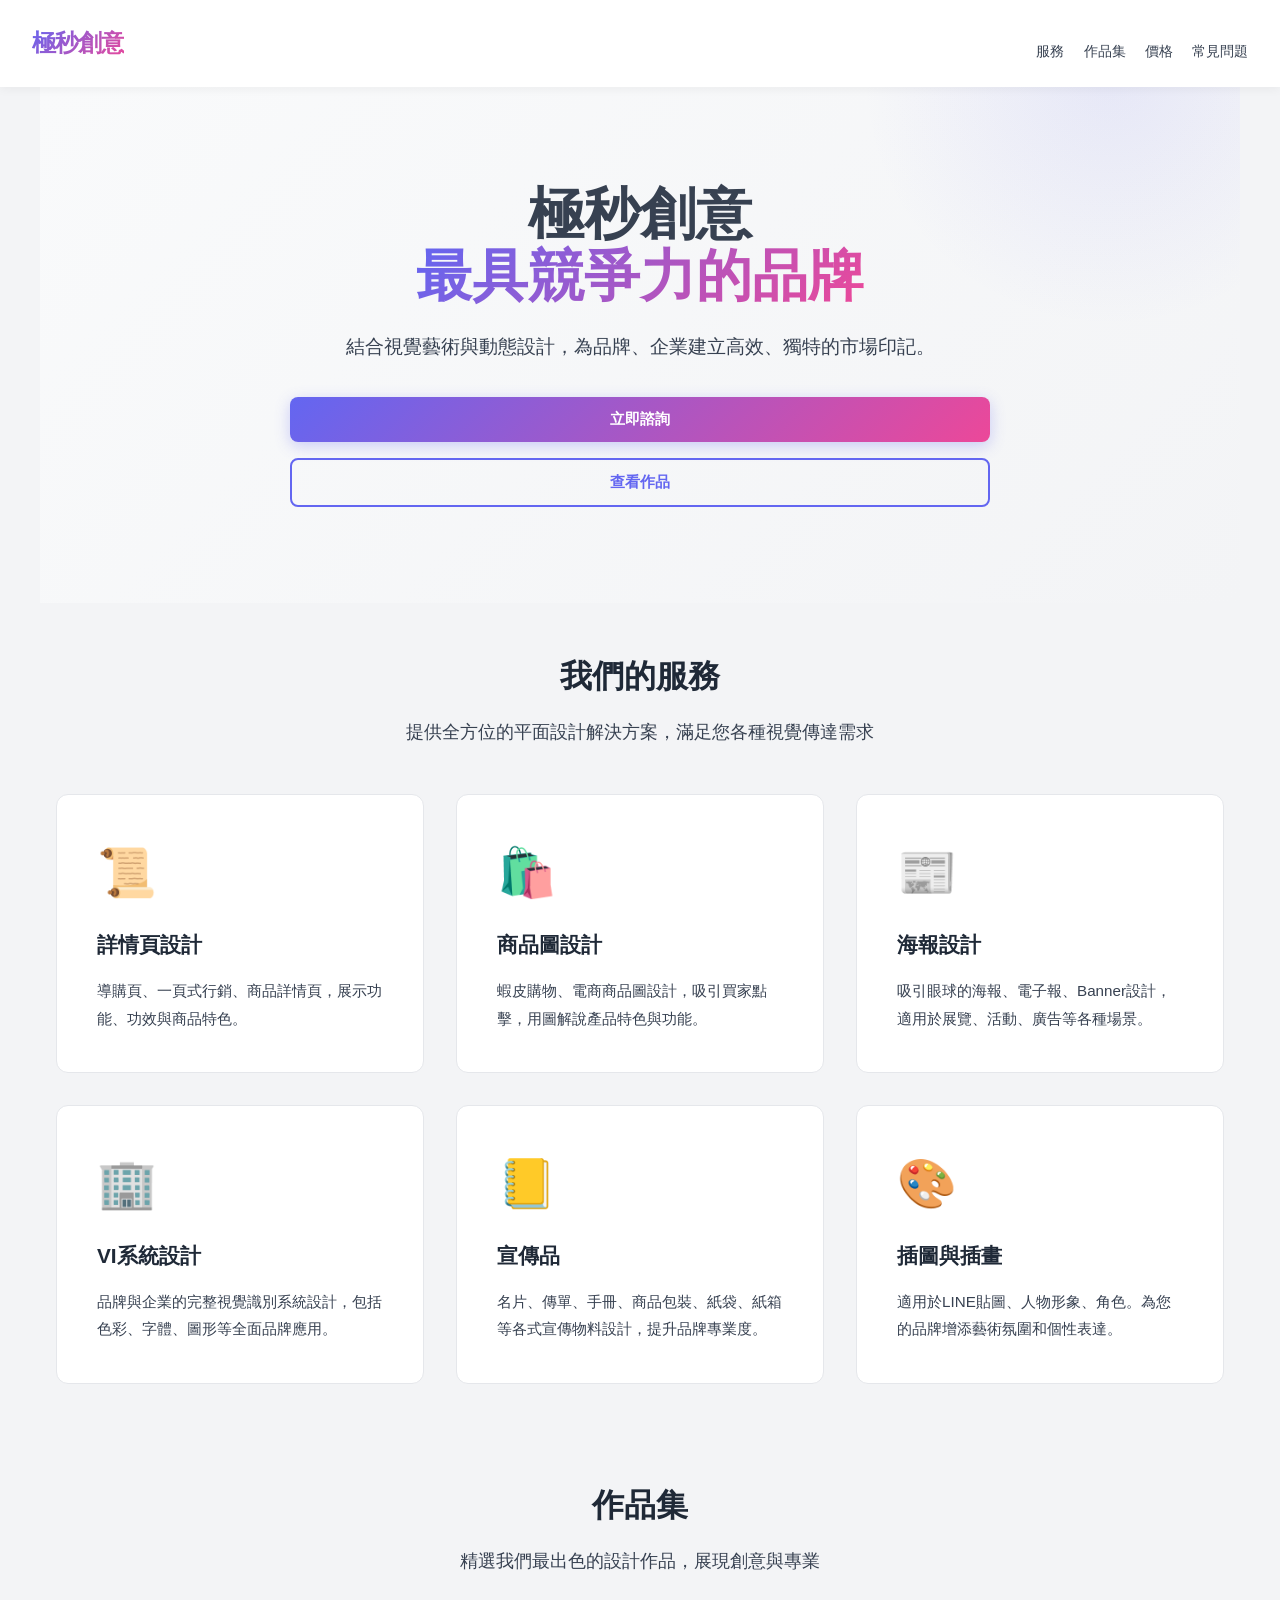
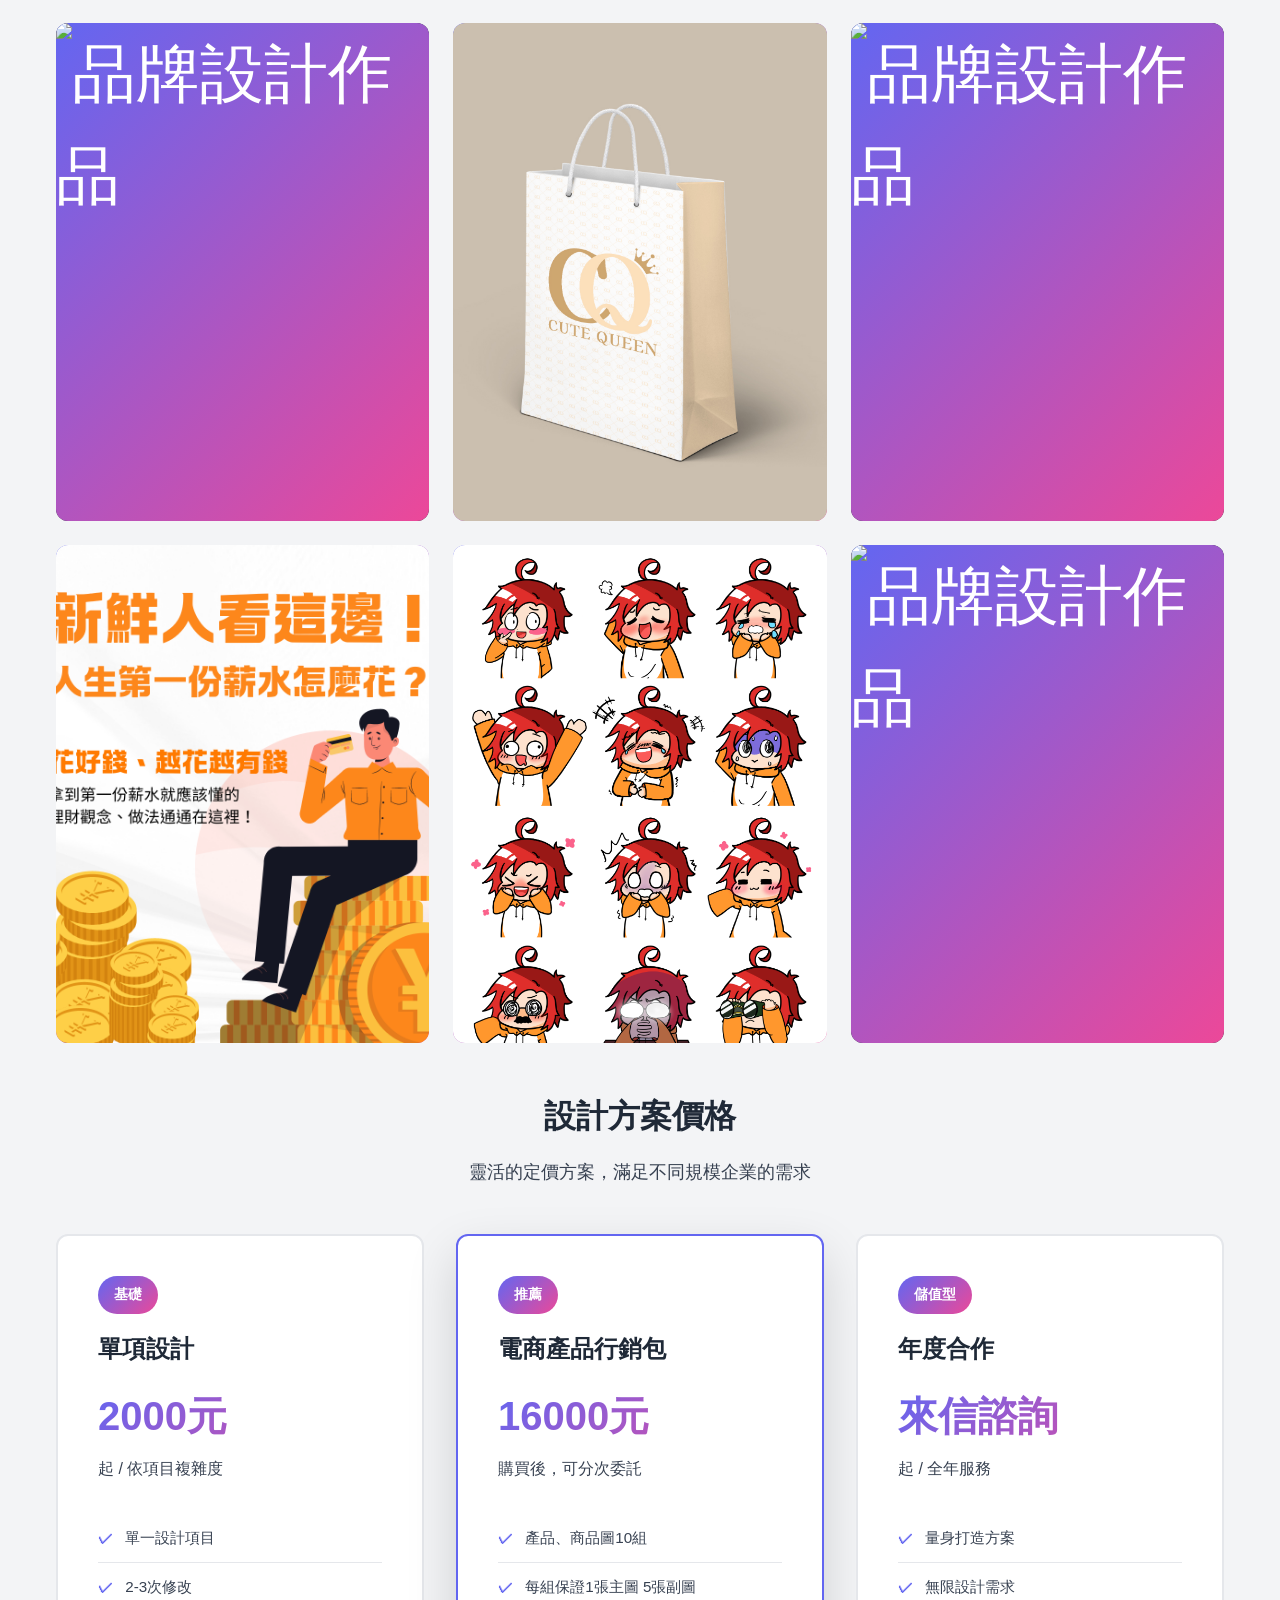
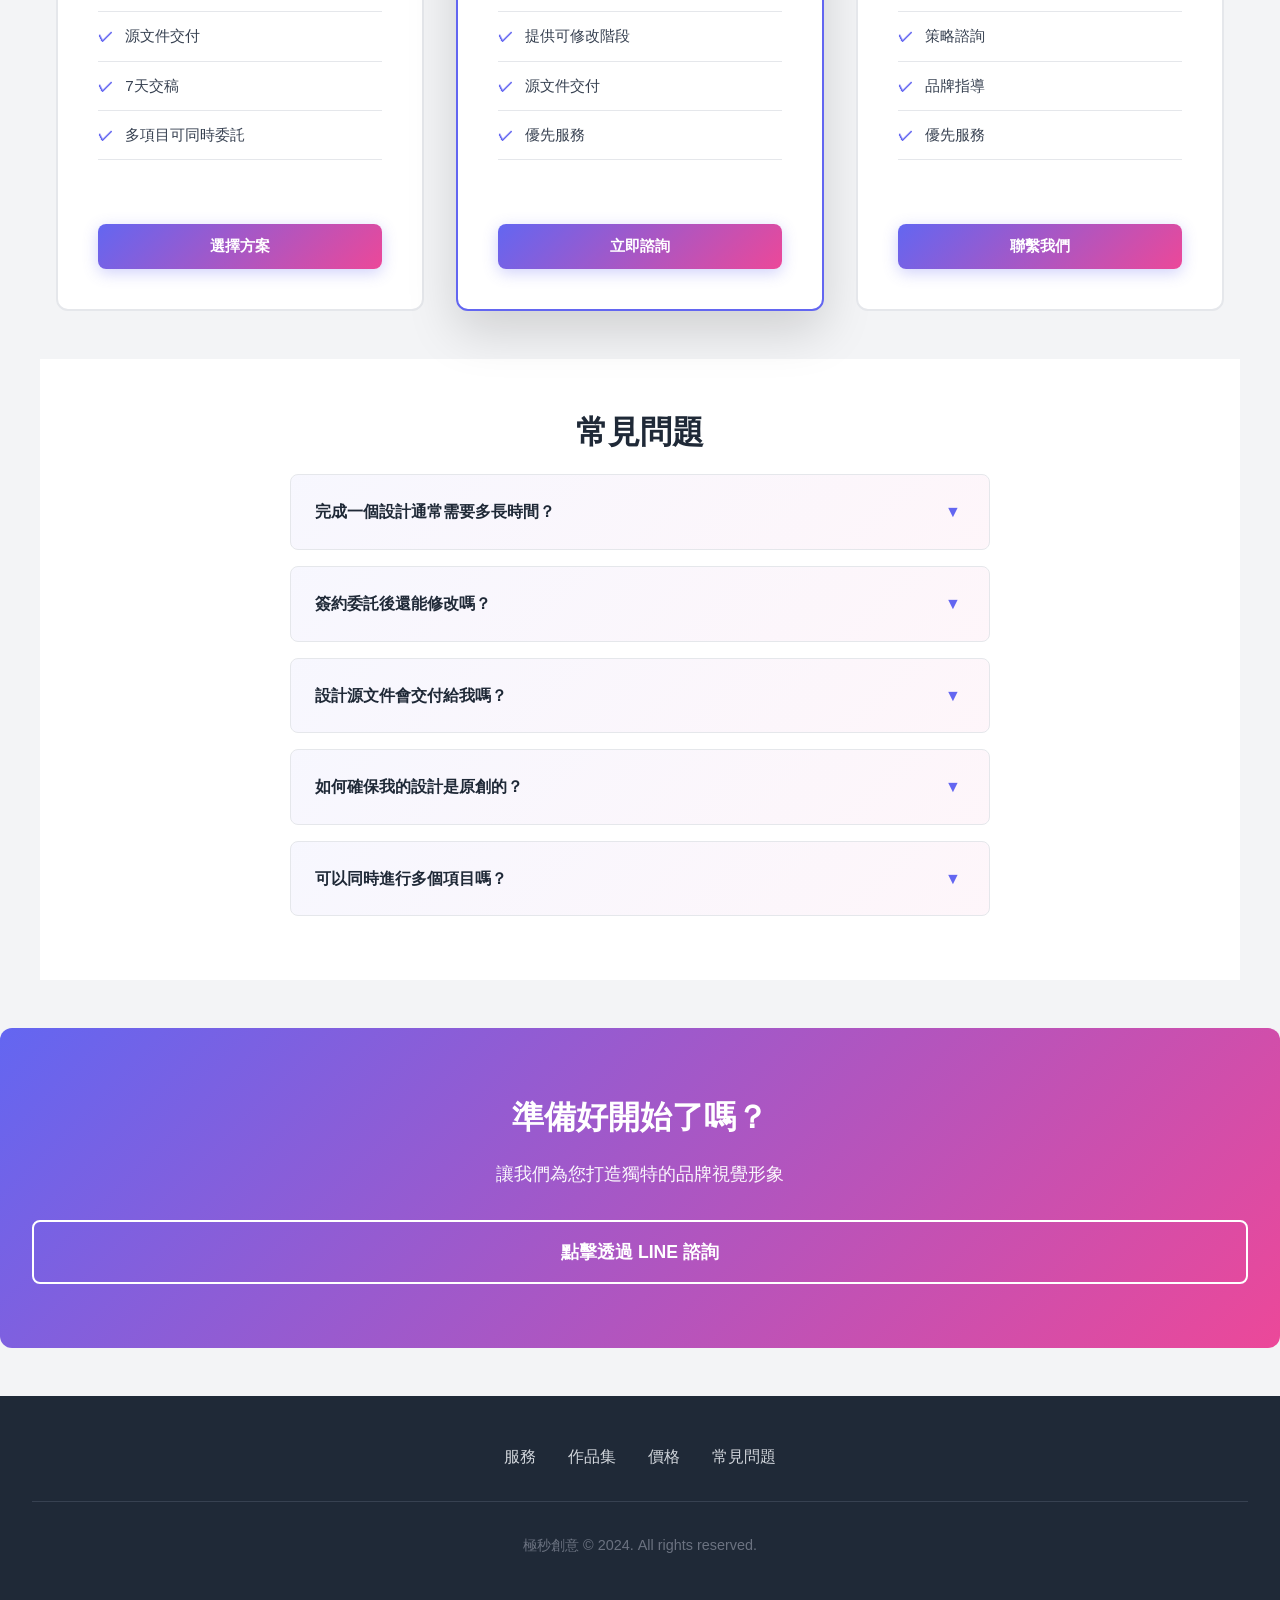
==== index.html @ f84d0f0e "Add files via upload" ====
<!DOCTYPE html>
<html lang="zh-TW">
<head>
    <!-- ========== SEO & META TAGS ========== -->
    <meta charset="UTF-8">
    <meta name="viewport" content="width=device-width, initial-scale=1.0">
    
    <!-- Primary Keywords -->
    <title>平面設計接案 | 極秒創意 - 專業設計服務</title>
    <meta name="description" content="極秒創意提供專業的平面設計接案服務。包括品牌設計、海報設計、菜單設計、電商產品圖設計、商品圖設計、包裝設計、VI設計、宣傳物料等。1000+成功案例，快速交稿，價格實惠。">
    <meta name="keywords" content="平面設計,接案,品牌設計,海報設計,包裝設計,VI設計,平面設計公司,設計服務,台灣設計,專業設計,logo設計,名片設計,宣傳物料">
    
    <!-- Open Graph (社群分享) -->
    <meta property="og:title" content="極秒創意 - 平面設計接案服務 | 專業設計團隊">
    <meta property="og:description" content="我們提供全方位的平面設計接案服務。從品牌策劃到視覺設計，1000+客户見證。">
    <meta property="og:type" content="business.business">
    <meta property="og:url" content="https://極秒創意.com.tw">
    <meta property="og:image" content="https://極秒創意.com.tw/og-image.jpg">
    <meta property="og:site_name" content="極秒創意設計接案">
    <meta property="og:locale" content="zh_TW">
    
    <!-- Twitter Card -->
    <meta name="twitter:card" content="summary_large_image">
    <meta name="twitter:title" content="極秒創意 - 平面設計接案">
    <meta name="twitter:description" content="專業平面設計接案服務。品牌設計、海報、包裝、VI系統等全方位解決方案。">
    <meta name="twitter:image" content="https://極秒創意.com.tw/og-image.jpg">
    
    <!-- Canonical URL -->
    <link rel="canonical" href="https://極秒創意.com.tw/">
    
    <!-- Structured Data (Schema.org) -->
    <script type="application/ld+json">
    {
        "@context": "https://schema.org",
        "@type": "LocalBusiness",
        "name": "極秒創意 平面設計接案",
        "image": "https://極秒創意.com.tw/logo.png",
        "description": "專業平面設計接案公司，提供品牌設計、海報設計、包裝設計等服務",
        "url": "https://極秒創意.com.tw",
        "telephone": "+886-2-1234-5678",
        "email": "lillian13131@gmail.com",
        "address": {
            "@type": "PostalAddress",
            "streetAddress": "台北市信義區信義路5段",
            "addressLocality": "台北市",
            "addressRegion": "台北",
            "postalCode": "110",
            "addressCountry": "TW"
        },
        "areaServed": {
            "@type": "Country",
            "name": "台灣"
        },
        "priceRange": "$$$",
        "sameAs": [
            "https://www.facebook.com/極秒創意",
            "https://www.instagram.com/極秒創意",
            "https://www.behance.net/極秒創意"
        ]
    }
    </script>
    
    <!-- Service Schema -->
    <script type="application/ld+json">
    {
        "@context": "https://schema.org",
        "@type": "ProfessionalService",
        "name": "極秒創意",
        "description": "平面設計接案服務",
        "areaServed": "TW",
        "availableLanguage": "zh-TW",
        "knowsAbout": ["平面設計", "品牌設計", "海報設計", "包裝設計", "VI設計", "Logo設計"]
    }
    </script>

    <!-- Additional SEO -->
    <meta name="author" content="極秒創意">
    <meta name="copyright" content="© 2024 極秒創意. All rights reserved.">
    <meta name="robots" content="index, follow, max-image-preview:large, max-snippet:-1, max-video-preview:-1">
    <meta name="googlebot" content="index, follow">
    <meta name="bingbot" content="index, follow">
    <meta name="revisit-after" content="7 days">
    <meta name="language" content="zh-TW">
    
    <!-- Favicon -->
    <link rel="icon" type="image/svg+xml" href="data:image/svg+xml,<svg xmlns='http://www.w3.org/2000/svg' viewBox='0 0 100 100'><rect fill='%236366f1' width='100' height='100'/><text x='50' y='70' font-size='60' fill='white' text-anchor='middle' font-weight='bold'>D</text></svg>">

    <style>
        * {
            margin: 0;
            padding: 0;
            box-sizing: border-box;
        }

        :root {
            --primary: #6366f1;
            --secondary: #ec4899;
            --dark: #1f2937;
            --light: #f3f4f6;
            --text: #374151;
            --border: #e5e7eb;
            --shadow: 0 10px 30px rgba(0, 0, 0, 0.1);
            --shadow-lg: 0 20px 50px rgba(0, 0, 0, 0.15);
        }

        html {
            scroll-behavior: smooth;
        }

        body {
            font-family: 'Segoe UI', 'PingFang SC', 'Microsoft YaHei', sans-serif;
            color: var(--text);
            background: var(--light);
            line-height: 1.6;
        }

        /* ===== HEADER ===== */
        header {
            background: white;
            padding: 1.5rem 2rem;
            display: flex;
            justify-content: space-between;
            align-items: center;
            box-shadow: 0 2px 10px rgba(0, 0, 0, 0.05);
            position: sticky;
            top: 0;
            z-index: 1000;
        }

        .logo {
            font-size: 1.5rem;
            font-weight: 700;
            background: linear-gradient(135deg, var(--primary), var(--secondary));
            -webkit-background-clip: text;
            -webkit-text-fill-color: transparent;
            background-clip: text;
            text-decoration: none;
            letter-spacing: -1px;
        }

        nav {
            display: flex;
            gap: 2.5rem;
            align-items: center;
        }

        nav a {
            color: var(--text);
            text-decoration: none;
            font-weight: 500;
            position: relative;
            transition: color 0.3s;
        }

        nav a:after {
            content: '';
            position: absolute;
            bottom: -5px;
            left: 0;
            width: 0;
            height: 2px;
            background: var(--primary);
            transition: width 0.3s;
        }

        nav a:hover:after {
            width: 100%;
        }

        .btn {
            padding: 0.75rem 1.5rem;
            border: none;
            border-radius: 8px;
            cursor: pointer;
            font-weight: 600;
            transition: all 0.3s;
            text-decoration: none;
            display: inline-block;
            font-size: 0.95rem;
        }

        .btn-primary {
            background: linear-gradient(135deg, var(--primary), var(--secondary));
            color: white;
            box-shadow: 0 4px 15px rgba(99, 102, 241, 0.3);
        }

        .btn-primary:hover {
            transform: translateY(-2px);
            box-shadow: 0 6px 20px rgba(99, 102, 241, 0.4);
        }

        .btn-secondary {
            background: transparent;
            color: var(--primary);
            border: 2px solid var(--primary);
        }

        .btn-secondary:hover {
            background: var(--primary);
            color: white;
        }

        /* ===== HERO ===== */
        .hero {
            padding: 6rem 2rem;
            background: linear-gradient(135deg, #f9fafb 0%, #f3f4f6 100%);
            text-align: center;
            position: relative;
            overflow: hidden;
        }

        .hero::before {
            content: '';
            position: absolute;
            top: -50%;
            right: -10%;
            width: 500px;
            height: 500px;
            background: radial-gradient(circle, rgba(99, 102, 241, 0.1) 0%, transparent 70%);
            border-radius: 50%;
            pointer-events: none;
        }

        .hero-content {
            position: relative;
            z-index: 1;
            max-width: 700px;
            margin: 0 auto;
        }

        .hero h1 {
    /* 最小值 2rem，隨螢幕縮放，最大 3.5rem */
    font-size: clamp(2rem, 8vw, 3.5rem); 
    font-weight: 800;
    line-height: 1.1;
    margin-bottom: 1.5rem;
}

        .hero-highlight {
            background: linear-gradient(135deg, var(--primary), var(--secondary));
            -webkit-background-clip: text;
            -webkit-text-fill-color: transparent;
            background-clip: text;
        }

        .hero p {
            font-size: 1.2rem;
            color: var(--text);
            margin-bottom: 2rem;
            line-height: 1.8;
        }

        .hero-buttons {
            display: flex;
            gap: 1rem;
            justify-content: center;
            flex-wrap: wrap;
        }

        /* ===== SECTIONS ===== */
        section {
            padding: 5rem 2rem;
            max-width: 1200px;
            margin: 0 auto;
        }

        .section-title {
            font-size: 2.5rem;
            font-weight: 700;
            color: var(--dark);
            margin-bottom: 1rem;
            text-align: center;
        }

        .section-subtitle {
            font-size: 1.1rem;
            color: var(--text);
            text-align: center;
            margin-bottom: 3rem;
            max-width: 600px;
            margin-left: auto;
            margin-right: auto;
        }

        /* ===== SERVICES GRID ===== */
        .services-grid {
            display: grid;
            grid-template-columns: repeat(auto-fit, minmax(300px, 1fr));
            gap: 2rem;
            margin-bottom: 3rem;
        }

        .service-card {
            background: white;
            border-radius: 12px;
            padding: 2.5rem;
            border: 1px solid var(--border);
            transition: all 0.3s;
            position: relative;
            overflow: hidden;
        }

        .service-card::before {
            content: '';
            position: absolute;
            top: 0;
            left: 0;
            width: 100%;
            height: 4px;
            background: linear-gradient(90deg, var(--primary), var(--secondary));
            transform: scaleX(0);
            transform-origin: left;
            transition: transform 0.3s;
        }

        .service-card:hover {
            transform: translateY(-8px);
            box-shadow: var(--shadow);
            border-color: var(--primary);
        }

        .service-card:hover::before {
            transform: scaleX(1);
        }

        .service-icon {
            font-size: 3rem;
            margin-bottom: 1rem;
        }

        .service-card h3 {
            font-size: 1.3rem;
            color: var(--dark);
            margin-bottom: 1rem;
        }

        .service-card p {
            color: var(--text);
            line-height: 1.8;
            font-size: 0.95rem;
        }

        /* ===== PORTFOLIO ===== */
        #portfolio {
        padding-top: 0rem !important;    /* 縮小上方間距 */
        padding-bottom: 0rem !important; /* 縮小下方間距 */
        }

        .portfolio-grid {
    display: grid;
    /* 手機版 1 欄，平板以上自動分配，確保圖片比例美觀 */
    grid-template-columns: repeat(auto-fill, minmax(min(100%, 300px), 1fr));
    gap: 1.5rem;
}

/* 針對小手機 (iPhone SE等) 的優化 */
@media (max-width: 480px) {
    .portfolio-item {
        aspect-ratio: 1/1; /* 手機版改為正方形，更像 Instagram 感，適合展示 IP Mascot */
    }
}

        .portfolio-item {
            position: relative;
            overflow: hidden;
            border-radius: 12px;
            aspect-ratio: 3/4;
            background: var(--dark);
            cursor: pointer;
            group: 'portfolio';
        }

        .portfolio-item-image {
            width: 100%;
            height: 100%;
            object-fit: cover;
            object-position: top; /* <--- 加上這一行，讓圖片對齊頂部裁切 */
            transition: transform 0.3s;
            background: linear-gradient(135deg, var(--primary), var(--secondary));
            display: flex;
            align-items: center;
            justify-content: center;
            font-size: 4rem;
            color: white;
        }

        .portfolio-item:hover .portfolio-item-image {
            transform: scale(1.05);
        }

        .portfolio-overlay {
            position: absolute;
            bottom: 0;
            left: 0;
            right: 0;
            background: linear-gradient(180deg, transparent, rgba(0,0,0,0.8));
            padding: 2rem;
            color: white;
            transform: translateY(100%);
            transition: transform 0.3s;
        }

        .portfolio-item:hover .portfolio-overlay {
            transform: translateY(0);
        }

        .portfolio-overlay h3 {
            margin-bottom: 0.5rem;
        }

        .portfolio-overlay p {
            font-size: 0.9rem;
            opacity: 0.9;
        }
       
        /* ===== PRICING ===== */
        .pricing-grid {
            display: grid;
            grid-template-columns: repeat(auto-fit, minmax(320px, 1fr));
            gap: 2rem;
        }

        .pricing-card {
            background: white;
            border: 2px solid var(--border);
            border-radius: 12px;
            padding: 2.5rem;
            transition: all 0.3s;
            position: relative;
        }

        .pricing-card.featured {
            border-color: var(--primary);
            box-shadow: var(--shadow-lg);
            transform: scale(1.05);
        }

        .pricing-card:hover {
            border-color: var(--primary);
            box-shadow: var(--shadow);
        }

        .pricing-badge {
            display: inline-block;
            background: linear-gradient(135deg, var(--primary), var(--secondary));
            color: white;
            padding: 0.5rem 1rem;
            border-radius: 20px;
            font-size: 0.85rem;
            font-weight: 600;
            margin-bottom: 1rem;
        }

        .pricing-title {
            font-size: 1.5rem;
            color: var(--dark);
            margin-bottom: 1rem;
        }

        .pricing-price {
            font-size: 2.5rem;
            font-weight: 800;
            background: linear-gradient(135deg, var(--primary), var(--secondary));
            -webkit-background-clip: text;
            -webkit-text-fill-color: transparent;
            background-clip: text;
            margin-bottom: 0.5rem;
        }

        .pricing-period {
            color: var(--text);
            margin-bottom: 1.5rem;
        }

        .pricing-features {
            list-style: none;
            margin: 2rem 0;
        }

        .pricing-features li {
            padding: 0.75rem 0;
            border-bottom: 1px solid var(--border);
            color: var(--text);
            font-size: 0.95rem;
        }

        .pricing-features li:before {
            content: '✓ ';
            color: var(--primary);
            font-weight: bold;
            margin-right: 0.5rem;
        }

        /* ===== TESTIMONIALS ===== */
        .testimonials-grid {
            display: grid;
            grid-template-columns: repeat(auto-fit, minmax(300px, 1fr));
            gap: 2rem;
        }

        .testimonial-card {
            background: white;
            border-radius: 12px;
            padding: 2rem;
            border: 1px solid var(--border);
            position: relative;
        }

        .stars {
            color: #fbbf24;
            font-size: 1.2rem;
            margin-bottom: 1rem;
        }

        .testimonial-text {
            color: var(--text);
            margin-bottom: 1.5rem;
            font-style: italic;
            line-height: 1.8;
        }

        .testimonial-author {
            font-weight: 600;
            color: var(--dark);
        }

        .testimonial-role {
            color: var(--text);
            font-size: 0.9rem;
        }

        /* ===== FAQ ===== */
        .faq-container {
            max-width: 700px;
            margin: 0 auto;
        }

        .faq-item {
            background: white;
            border: 1px solid var(--border);
            border-radius: 8px;
            margin-bottom: 1rem;
            overflow: hidden;
            transition: box-shadow 0.3s;
        }

        .faq-item:hover {
            box-shadow: var(--shadow);
        }

        .faq-question {
            padding: 1.5rem;
            cursor: pointer;
            display: flex;
            justify-content: space-between;
            align-items: center;
            font-weight: 600;
            color: var(--dark);
            background: linear-gradient(135deg, rgba(99, 102, 241, 0.05), rgba(236, 72, 153, 0.05));
            user-select: none;
            transition: all 0.3s;
        }

        .faq-question:hover {
            background: linear-gradient(135deg, rgba(99, 102, 241, 0.1), rgba(236, 72, 153, 0.1));
        }

        .faq-icon {
            width: 24px;
            height: 24px;
            display: flex;
            align-items: center;
            justify-content: center;
            transition: transform 0.3s;
            font-weight: bold;
            color: var(--primary);
        }

        .faq-item.open .faq-icon {
            transform: rotate(180deg);
        }

        .faq-answer {
            max-height: 0;
            overflow: hidden;
            transition: max-height 0.3s ease-out;
        }

        .faq-item.open .faq-answer {
            max-height: 500px;
        }

        .faq-answer-content {
            padding: 0 1.5rem 1.5rem 1.5rem;
            color: var(--text);
            line-height: 1.8;
        }

        /* ===== CONTACT CTA ===== */
        .contact-cta {
    background: linear-gradient(135deg, var(--primary), var(--secondary));
    color: white;
    border-radius: 12px;
    padding: 4rem 2rem;
    text-align: center;
    margin: 3rem auto; /* 改為 auto，讓區塊在 1200px 的限制下水平居中 */
    max-width: 100%;    /* 確保在小螢幕不會超出範圍 */
}

        .contact-cta h2 {
            font-size: 2rem;
            margin-bottom: 1rem;
        }

        .contact-cta p {
            font-size: 1.1rem;
            margin-bottom: 2rem;
            opacity: 0.95;
        }

        /* ===== FOOTER ===== */
        footer {
            background: var(--dark);
            color: #d1d5db;
            padding: 3rem 2rem;
            text-align: center;
        }

        .footer-links {
            display: flex;
            justify-content: center;
            gap: 2rem;
            margin-bottom: 2rem;
            flex-wrap: wrap;
        }

        .footer-links a {
            color: #d1d5db;
            text-decoration: none;
            transition: color 0.3s;
        }

        .footer-links a:hover {
            color: var(--primary);
        }

        .footer-copyright {
            color: #6b7280;
            font-size: 0.9rem;
            border-top: 1px solid #374151;
            padding-top: 2rem;
            margin-top: 2rem;
        }

        .social-links {
            display: flex;
            justify-content: center;
            gap: 1.5rem;
            margin: 1.5rem 0;
        }

        .social-links a {
            width: 40px;
            height: 40px;
            display: flex;
            align-items: center;
            justify-content: center;
            background: rgba(255, 255, 255, 0.1);
            border-radius: 50%;
            transition: all 0.3s;
        }

        .social-links a:hover {
            background: var(--primary);
        }

        /* ===== RESPONSIVE ===== */
@media (max-width: 768px) {
    .pricing-card.featured {
        transform: scale(1); /* 手機版取消縮放以免破版 */
        margin: 1rem 0;
        border: 2px solid var(--primary); /* 改用邊框強調 */
    }
}

    nav {
        order: 3; /* 讓導航連結排在 Logo 與諮詢按鈕下方 */
        flex-direction: row; /* 手機版改為水平滑動或分兩行 */
        justify-content: center;
        gap: 1.2rem;
        margin-top: 1rem;
        font-size: 0.9rem;
    }
    
    /* 隱藏不必要的按鈕以簡化手機導覽 */
    nav .btn-primary {
        display: none; 
    }
}

            .hero h1 {
                font-size: 2.5rem;
            }

            .section-title {
                font-size: 2rem;
            }

            .pricing-card.featured {
                transform: scale(1);
            }

            .hero-buttons {
                flex-direction: column;
            }

            .btn {
                width: 100%;
                text-align: center;
            }

            section {
                padding: 3rem 1rem;
            }
        }

        @media (prefers-reduced-motion: reduce) {
            * {
                animation: none !important;
                transition: none !important;
            }
        }
    </style>
</head>
<body>
    <!-- Header -->
    <header>
        <a href="/" class="logo">極秒創意</a>
        <nav>
            <a href="#services">服務</a>
            <a href="#portfolio">作品集</a>
            <a href="#pricing">價格</a>
            <a href="#faq">常見問題</a>
            <a href="#contact-cta" class="btn btn-primary">立即諮詢</a>
        </nav>
    </header>

    <!-- Hero -->
    <section class="hero">
        <div class="hero-content">
            <h1>極秒創意<br><span class="hero-highlight">最具競爭力的品牌</span></h1>
            <p>結合視覺藝術與動態設計，為品牌、企業建立高效、獨特的市場印記。</p>
            <div class="hero-buttons">
                <button class="btn btn-primary" onclick="scrollToSection('contact-cta')">立即諮詢</button>
                <button class="btn btn-secondary" onclick="scrollToSection('portfolio')">查看作品</button>
            </div>
        </div>
    </section>

    <!-- Services Section -->
    <section id="services">
        <h2 class="section-title">我們的服務</h2>
        <p class="section-subtitle">提供全方位的平面設計解決方案，滿足您各種視覺傳達需求</p>
        <div class="services-grid">
            <div class="service-card">
                <div class="service-icon">📜</div>
                <h3>詳情頁設計</h3>
                <p>導購頁、一頁式行銷、商品詳情頁，展示功能、功效與商品特色。</p>
            </div>
            <div class="service-card">
                <div class="service-icon">🛍️</div>
                <h3>商品圖設計</h3>
                <p>蝦皮購物、電商商品圖設計，吸引買家點擊，用圖解說產品特色與功能。</p>
            </div>
            <div class="service-card">
                <div class="service-icon">📰</div>
                <h3>海報設計</h3>
                <p>吸引眼球的海報、電子報、Banner設計，適用於展覽、活動、廣告等各種場景。</p>
            </div>
            <div class="service-card">
                <div class="service-icon">🏢</div>
                <h3>VI系統設計</h3>
                <p>品牌與企業的完整視覺識別系統設計，包括色彩、字體、圖形等全面品牌應用。</p>
            </div>
            <div class="service-card">
                <div class="service-icon">📒</div>
                <h3>宣傳品</h3>
                <p>名片、傳單、手冊、商品包裝、紙袋、紙箱等各式宣傳物料設計，提升品牌專業度。</p>
            </div>
            <div class="service-card">
                <div class="service-icon">🎨</div>
                <h3>插圖與插畫</h3>
                <p>適用於LINE貼圖、人物形象、角色。為您的品牌增添藝術氛圍和個性表達。</p>
            </div>
        </div>
    </section>

    <!-- Portfolio -->
    <section id="portfolio">
        <h2 class="section-title">作品集</h2>
        <p class="section-subtitle">精選我們最出色的設計作品，展現創意與專業</p>
        <div class="portfolio-grid">
            <div class="portfolio-item">
                <img src="project3.jpg" alt="品牌設計作品" class="portfolio-item-image">
                <div class="portfolio-overlay">
                    <h3>品牌識別系統</h3>
                    <p>LOGO設計</p>
                </div>
            </div>
            <div class="portfolio-item">
                <img src="project4.jpg" alt="品牌設計作品" class="portfolio-item-image">
                <div class="portfolio-overlay">
                    <h3>宣傳品設計</h3>
                    <p>紙袋樣式設計</p>
                </div>
            </div>
            <div class="portfolio-item">
                <img src="project2.jpg" alt="品牌設計作品" class="portfolio-item-image">
                <div class="portfolio-overlay">
                    <h3>宣傳品設計</h3>
                    <p>美甲沙龍傳單、三折頁設計</p>
                </div>
            </div>
            <div class="portfolio-item">
 <img src="project5.png" alt="品牌設計作品" class="portfolio-item-image">
                <div class="portfolio-overlay">
                    <h3>海報設計</h3>
                    <p>專欄文章宣傳圖、廣告素材設計</p>

                </div>
            </div>
            <div class="portfolio-item">
                <img src="project7.png" alt="品牌設計作品" class="portfolio-item-image">
                <div class="portfolio-overlay">
                    <h3>插畫與插圖設計</h3>
                    <p>人物形象、角色表情反應圖像設計</p>
                </div>
            </div>
            <div class="portfolio-item">
                <img src="project1.jpg" alt="品牌設計作品" class="portfolio-item-image">
                <div class="portfolio-overlay">
                    <h3>電子報設計</h3>
                    <p>E-mail活動行銷電子報設計</p>
                </div>
            </div>
        </div>
    </section>


    <!-- Pricing -->
    <section id="pricing">
        <h2 class="section-title">設計方案價格</h2>
        <p class="section-subtitle">靈活的定價方案，滿足不同規模企業的需求</p>
        <div class="pricing-grid">
            <div class="pricing-card">
                <span class="pricing-badge">基礎</span>
                <h3 class="pricing-title">單項設計</h3>
                <div class="pricing-price">2000元</div>
                <div class="pricing-period">起 / 依項目複雜度</div>
                <ul class="pricing-features">
                    <li>單一設計項目</li>
                    <li>2-3次修改</li>
                    <li>源文件交付</li>
                    <li>7天交稿</li>
                    <li>多項目可同時委託</li>
                </ul>
                <button class="btn btn-primary" style="width: 100%; margin-top: 2rem;">選擇方案</button>
            </div>
            <div class="pricing-card featured">
                <span class="pricing-badge">推薦</span>
                <h3 class="pricing-title">電商產品行銷包</h3>
                <div class="pricing-price">16000元</div>
                <div class="pricing-period">購買後，可分次委託</div>
                <ul class="pricing-features">
                    <li>產品、商品圖10組</li>
                    <li>每組保證1張主圖 5張副圖</li>
                    <li>提供可修改階段</li>
                    <li>源文件交付</li>
                    <li>優先服務</li>
                </ul>
                <button class="btn btn-primary" style="width: 100%; margin-top: 2rem;">立即諮詢</button>
            </div>
            <div class="pricing-card">
                <span class="pricing-badge">儲值型</span>
                <h3 class="pricing-title">年度合作</h3>
                <div class="pricing-price">來信諮詢</div>
                <div class="pricing-period">起 / 全年服務</div>
                <ul class="pricing-features">
                    <li>量身打造方案</li>
                    <li>無限設計需求</li>
                    <li>策略諮詢</li>
                    <li>品牌指導</li>
                    <li>優先服務</li>
                </ul>
                <button class="btn btn-primary" style="width: 100%; margin-top: 2rem;">聯繫我們</button>
            </div>
        </div>
    </section>

    <!-- FAQ -->
    <section id="faq" style="background: white;">
        <h2 class="section-title">常見問題</h2>
        <div class="faq-container">
            <div class="faq-item">
                <div class="faq-question">
                    <span>完成一個設計通常需要多長時間？</span>
                    <div class="faq-icon">▼</div>
                </div>
                <div class="faq-answer">
                    <div class="faq-answer-content">
                        <p>一般情況下，簡單設計需要3-5個工作日，複雜的品牌系統設計需要2-4週。具體時間取決於項目複雜度和修改次數。我們在討論時會給出準確的交稿時間。</p>
                    </div>
                </div>
            </div>

            <div class="faq-item">
                <div class="faq-question">
                    <span>簽約委託後還能修改嗎？</span>
                    <div class="faq-icon">▼</div>
                </div>
                <div class="faq-answer">
                    <div class="faq-answer-content">
                        <p>當然可以。單項設計方案包含2-3次修改，品牌設計則提供無限次修改。在完稿前會提供兩次完整的討論與修改階段，您可以提出修改的方向與需求，直到您完全滿意為止。</p>
                    </div>
                </div>
            </div>

            <div class="faq-item">
                <div class="faq-question">
                    <span>設計源文件會交付給我嗎？</span>
                    <div class="faq-icon">▼</div>
                </div>
                <div class="faq-answer">
                    <div class="faq-answer-content">
                        <p>是的，所有方案都包含完整的設計源文件（PSD、AI等），您可以在我們的設計師協助下進行後續修改或提交給其他廠商使用。</p>
                    </div>
                </div>
            </div>

            <div class="faq-item">
                <div class="faq-question">
                    <span>如何確保我的設計是原創的？</span>
                    <div class="faq-icon">▼</div>
                </div>
                <div class="faq-answer">
                    <div class="faq-answer-content">
                        <p>我們所有的設計都是100%原創，完全根據您的需求和品牌特色進行定制設計。我們會提供設計的版權所有權，您可以放心使用。</p>
                    </div>
                </div>
            </div>

            <div class="faq-item">
                <div class="faq-question">
                    <span>可以同時進行多個項目嗎？</span>
                    <div class="faq-icon">▼</div>
                </div>
                <div class="faq-answer">
                    <div class="faq-answer-content">
                        <p>當然可以。你可以同時或分次提出您的委託，我們會為您並行處理多個項目。</p>
                    </div>
                </div>
            </div>

                    </div>
    </section>

    <!-- Contact CTA -->
    <section id="contact-cta" class="contact-cta">
        <h2>準備好開始了嗎？</h2>
        <p>讓我們為您打造獨特的品牌視覺形象</p>
        <a href="https://line.me/ti/p/4vi5RJS2fu" target="_blank" class="btn btn-secondary" style="color: white; border-color: white; font-size: 1.1rem; padding: 1rem 2rem; text-align: center;">
    點擊透過 LINE 諮詢
</a>

    </section>

    <!-- Footer -->
    <footer>
        <div class="footer-links">
            <a href="#services">服務</a>
            <a href="#portfolio">作品集</a>
            <a href="#pricing">價格</a>
            <a href="#faq">常見問題</a>

        </div>

        <div class="footer-copyright">
            <p>極秒創意 © 2024. All rights reserved.</p>

        </div>
    </footer>

    <script>
        // FAQ Toggle
        document.querySelectorAll('.faq-question').forEach(question => {
            question.addEventListener('click', function() {
                const faqItem = this.parentElement;
                const wasOpen = faqItem.classList.contains('open');
                
                // Close all FAQs
                document.querySelectorAll('.faq-item').forEach(item => {
                    item.classList.remove('open');
                });
                
                // Open clicked FAQ if it wasn't open
                if (!wasOpen) {
                    faqItem.classList.add('open');
                }
            });
        });

        // Smooth Scroll
        function scrollToSection(sectionId) {
            const element = document.getElementById(sectionId);
            if (element) {
                element.scrollIntoView({ behavior: 'smooth' });
            }
        }

        // Analytics placeholder
        console.log('極秒創意 Website Loaded - SEO Optimized');
    </script>
</body>
</html>
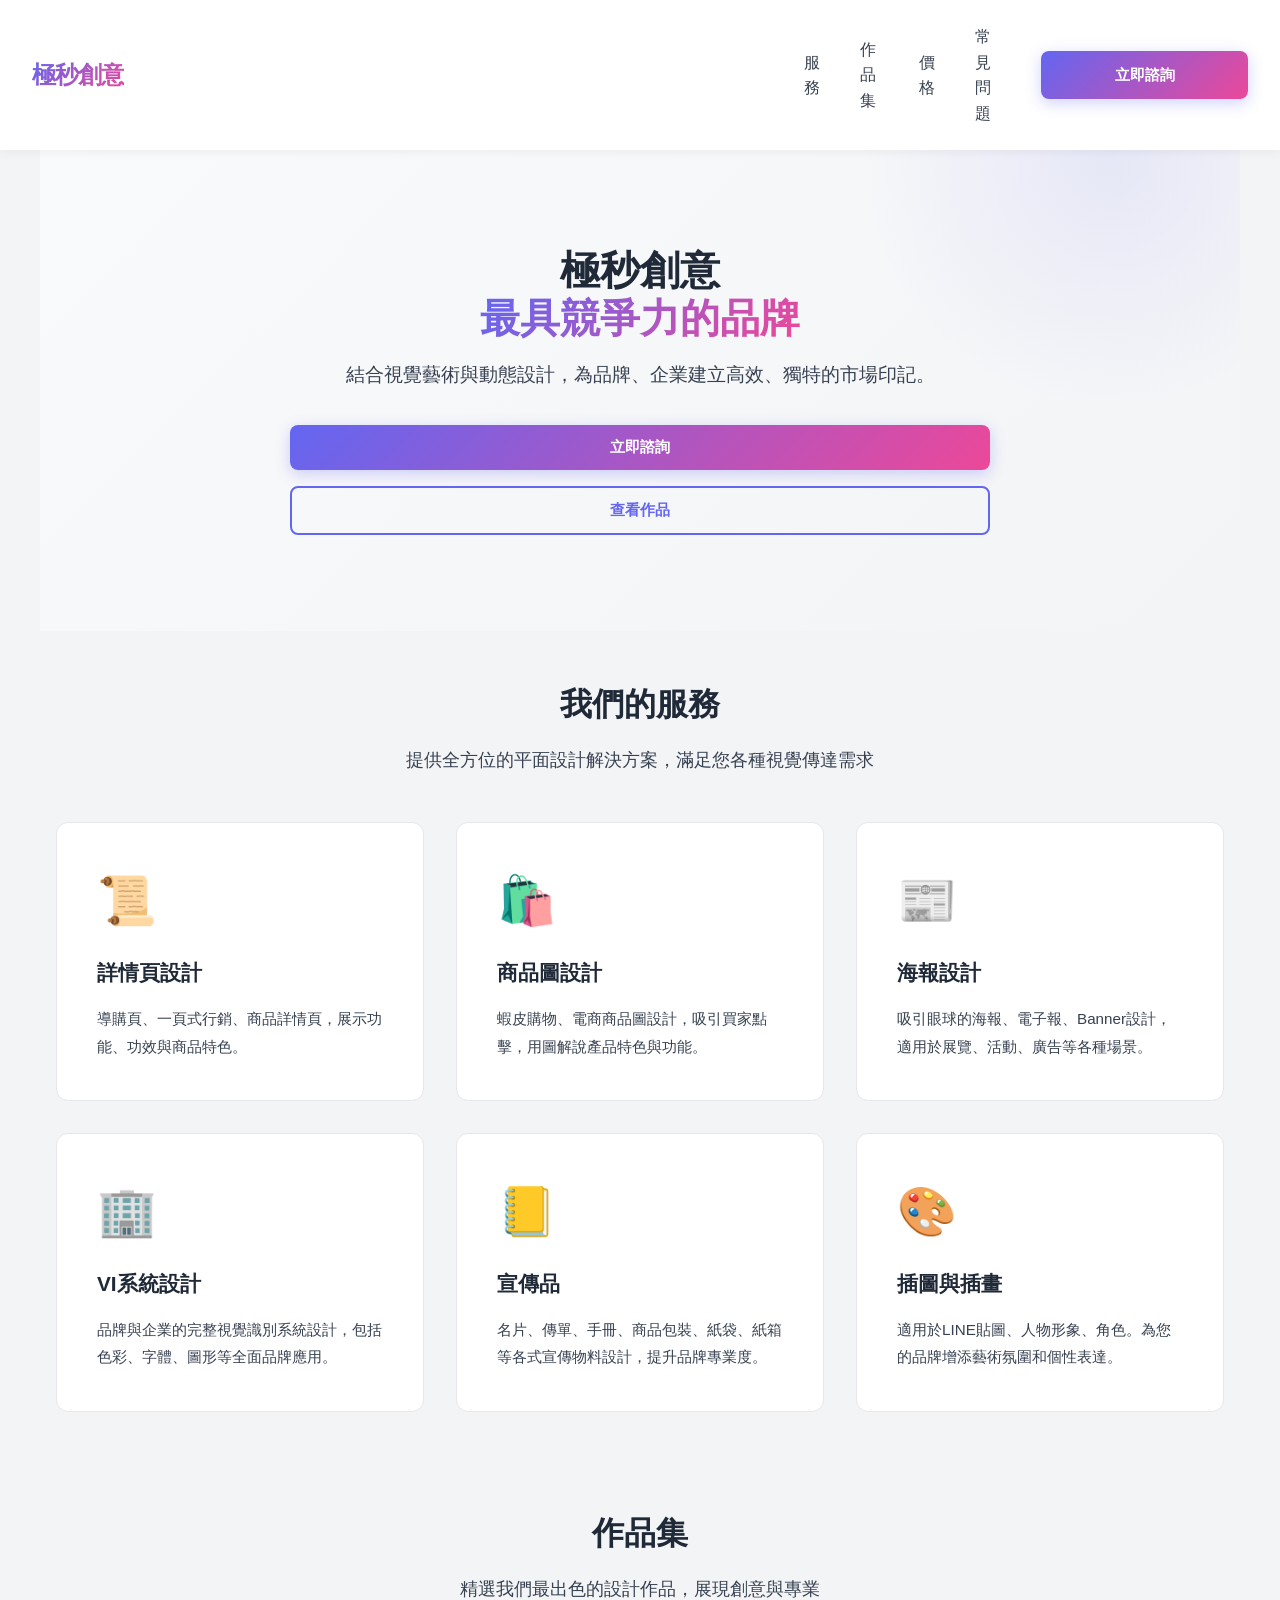
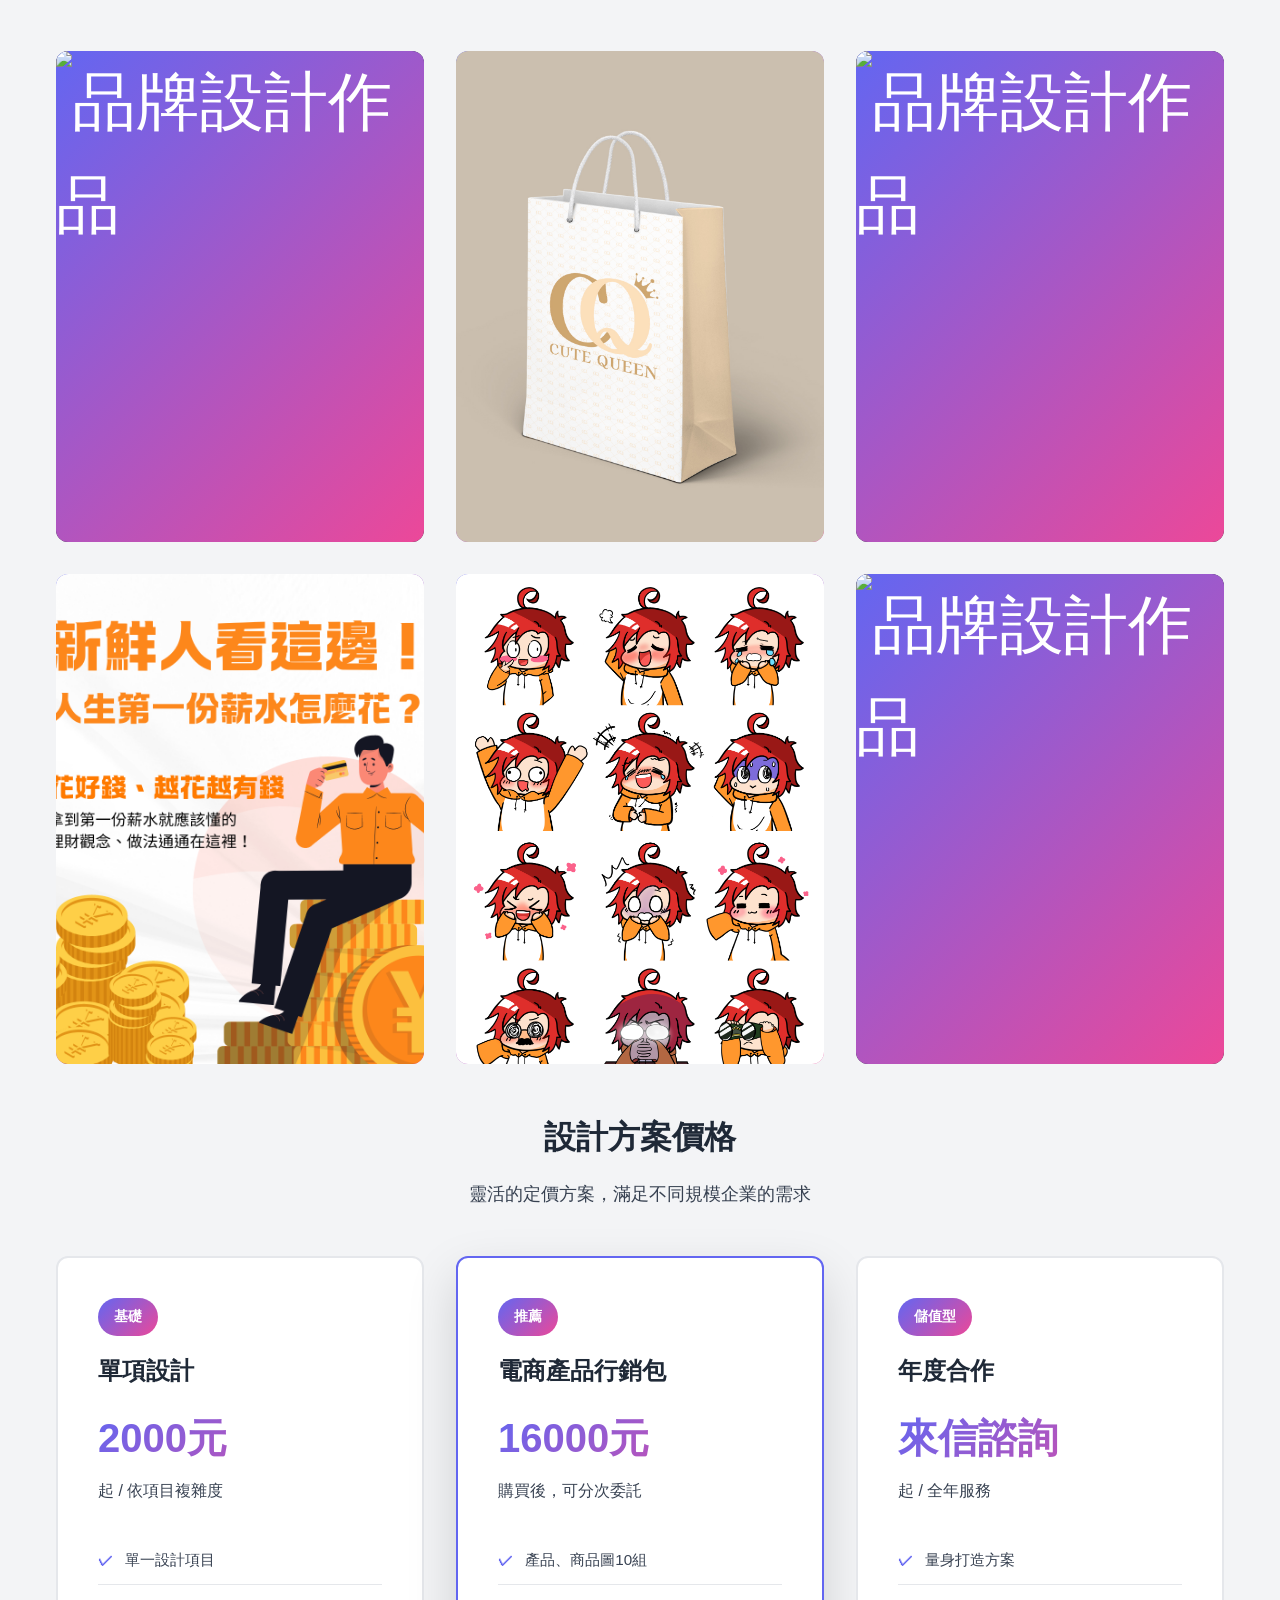
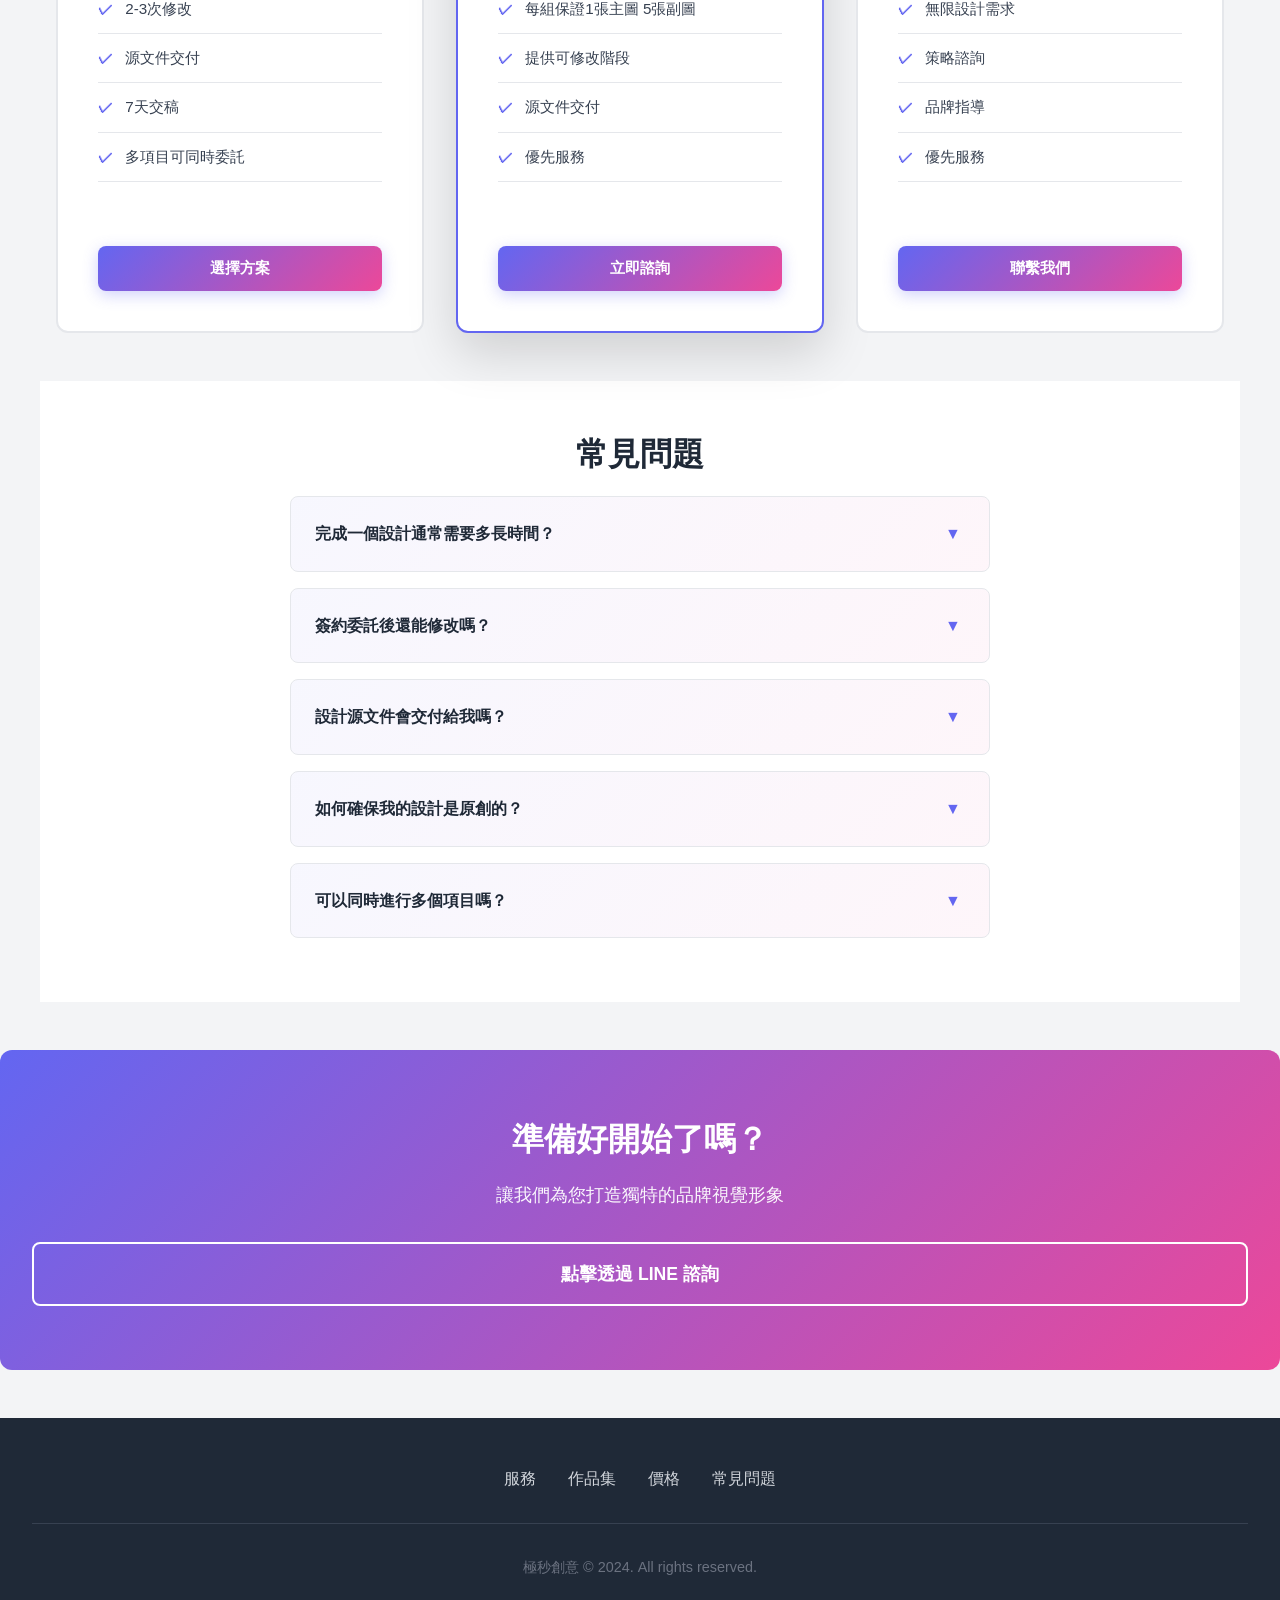
==== commit 13962e20: "Add files via upload" ====
--- a/index.html
+++ b/index.html
@@ -230,12 +230,12 @@
         }
 
         .hero h1 {
-    /* 最小值 2rem，隨螢幕縮放，最大 3.5rem */
-    font-size: clamp(2rem, 8vw, 3.5rem); 
-    font-weight: 800;
-    line-height: 1.1;
-    margin-bottom: 1.5rem;
-}
+            font-size: 3.5rem;
+            font-weight: 800;
+            color: var(--dark);
+            margin-bottom: 1rem;
+            line-height: 1.2;
+        }
 
         .hero-highlight {
             background: linear-gradient(135deg, var(--primary), var(--secondary));
@@ -348,18 +348,10 @@
         }
 
         .portfolio-grid {
-    display: grid;
-    /* 手機版 1 欄，平板以上自動分配，確保圖片比例美觀 */
-    grid-template-columns: repeat(auto-fill, minmax(min(100%, 300px), 1fr));
-    gap: 1.5rem;
-}
-
-/* 針對小手機 (iPhone SE等) 的優化 */
-@media (max-width: 480px) {
-    .portfolio-item {
-        aspect-ratio: 1/1; /* 手機版改為正方形，更像 Instagram 感，適合展示 IP Mascot */
-    }
-}
+            display: grid;
+            grid-template-columns: repeat(auto-fit, minmax(280px, 1fr));
+            gap: 2rem;
+        }
 
         .portfolio-item {
             position: relative;
@@ -676,26 +668,40 @@
         }
 
         /* ===== RESPONSIVE ===== */
-@media (max-width: 768px) {
-    .pricing-card.featured {
-        transform: scale(1); /* 手機版取消縮放以免破版 */
-        margin: 1rem 0;
-        border: 2px solid var(--primary); /* 改用邊框強調 */
+        @media (max-width: 768px) {
+    header {
+        /* 改為垂直排列，讓內容自動分行 */
+        flex-direction: column; 
+        padding: 1rem;
+        gap: 1rem; /* 第一行與第二行之間的間距 */
+        align-items: center; /* 讓 Logo 和選單都置中 */
     }
-}
+
+    .logo {
+        /* 確保 Logo 在第一行佔滿寬度並置中 */
+        width: 100%;
+        text-align: center;
+        font-size: 1.8rem; /* 手機版可以稍微放大 Logo 增加品牌感 */
+    }
 
     nav {
-        order: 3; /* 讓導航連結排在 Logo 與諮詢按鈕下方 */
-        flex-direction: row; /* 手機版改為水平滑動或分兩行 */
+        /* 第二行導航欄位 */
+        width: 100%;
+        flex-direction: row; /* 按鈕維持水平排列 */
+        flex-wrap: wrap;    /* 如果按鈕太多，自動折行 */
         justify-content: center;
-        gap: 1.2rem;
-        margin-top: 1rem;
+        gap: 1rem;          /* 按鈕之間的間距 */
+    }
+
+    nav a {
         font-size: 0.9rem;
+        padding: 0.5rem 0.2rem;
     }
-    
-    /* 隱藏不必要的按鈕以簡化手機導覽 */
+
+    /* 隱藏手機版導覽列中的「立即諮詢」按鈕，避免畫面太擠 */
+    /* 因為 Hero 區塊和最下方已經有顯眼的諮詢按鈕了 */
     nav .btn-primary {
-        display: none; 
+        display: none;
     }
 }
 
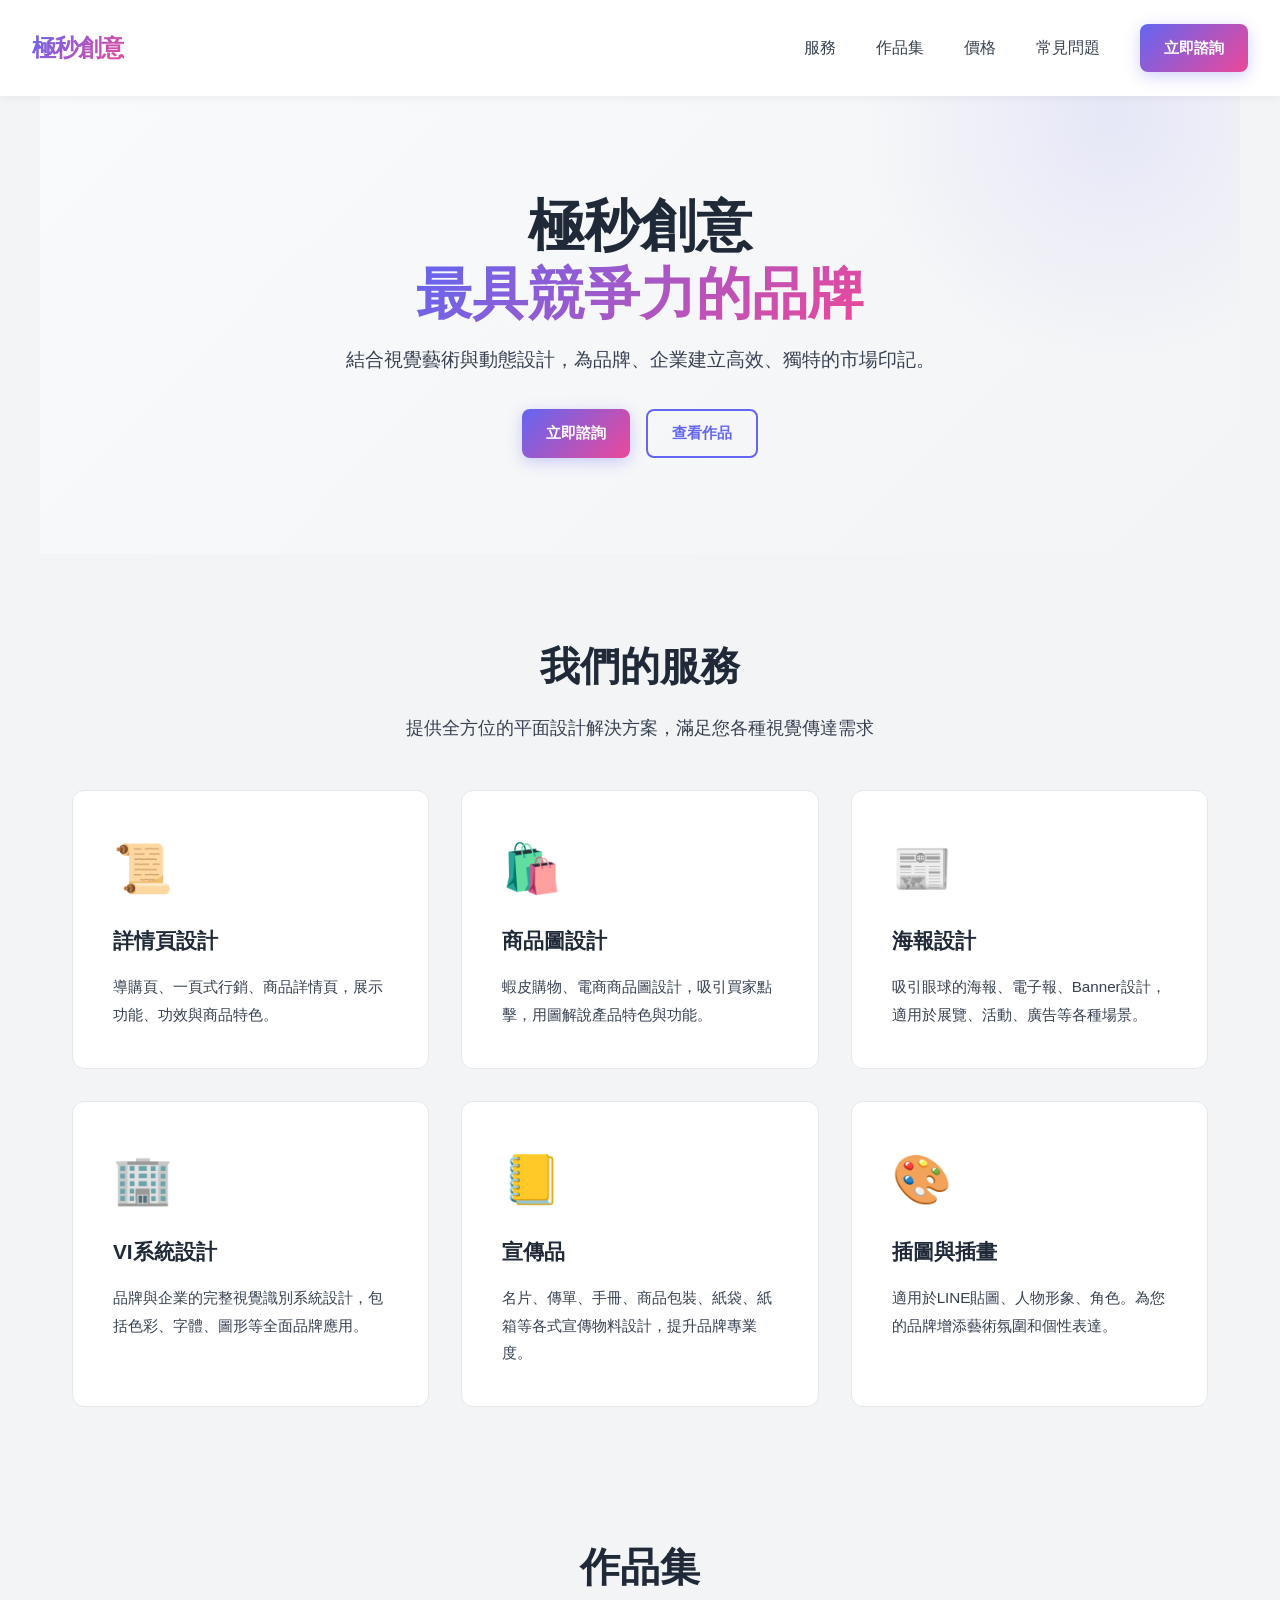
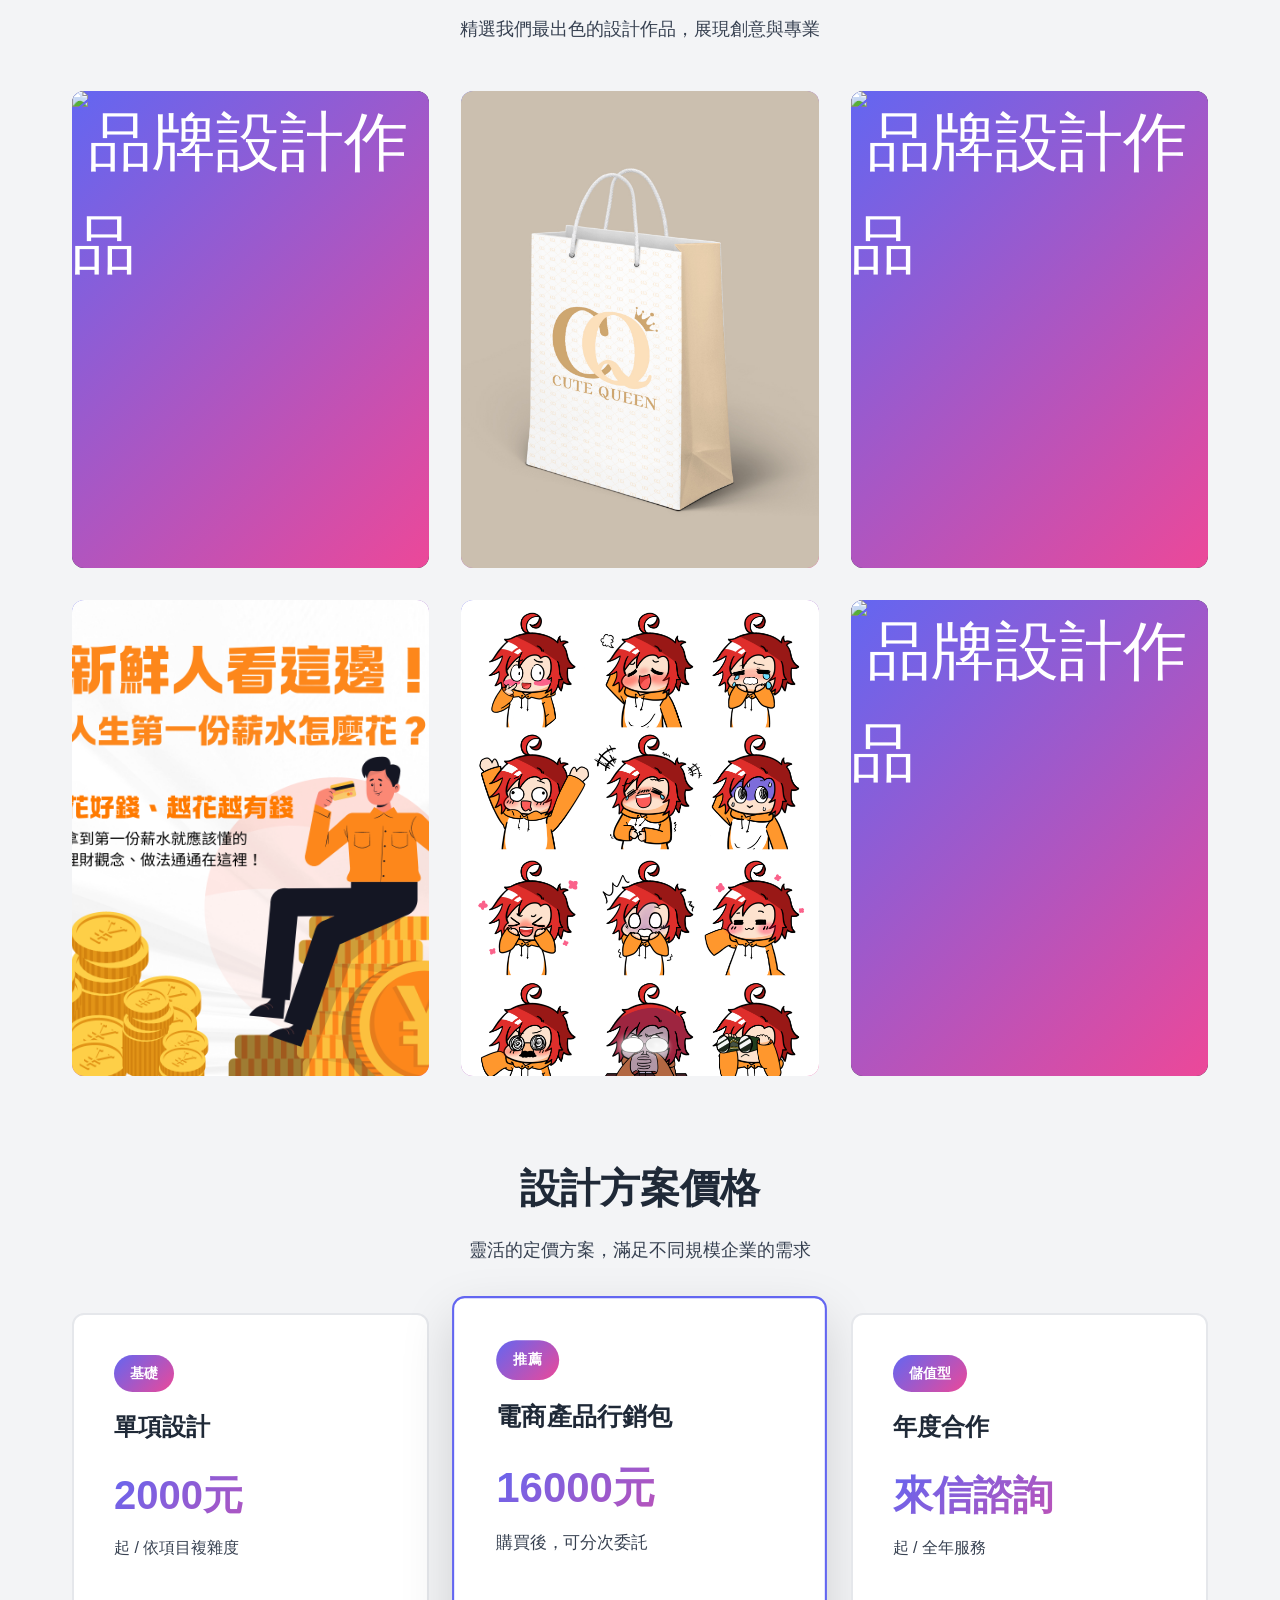
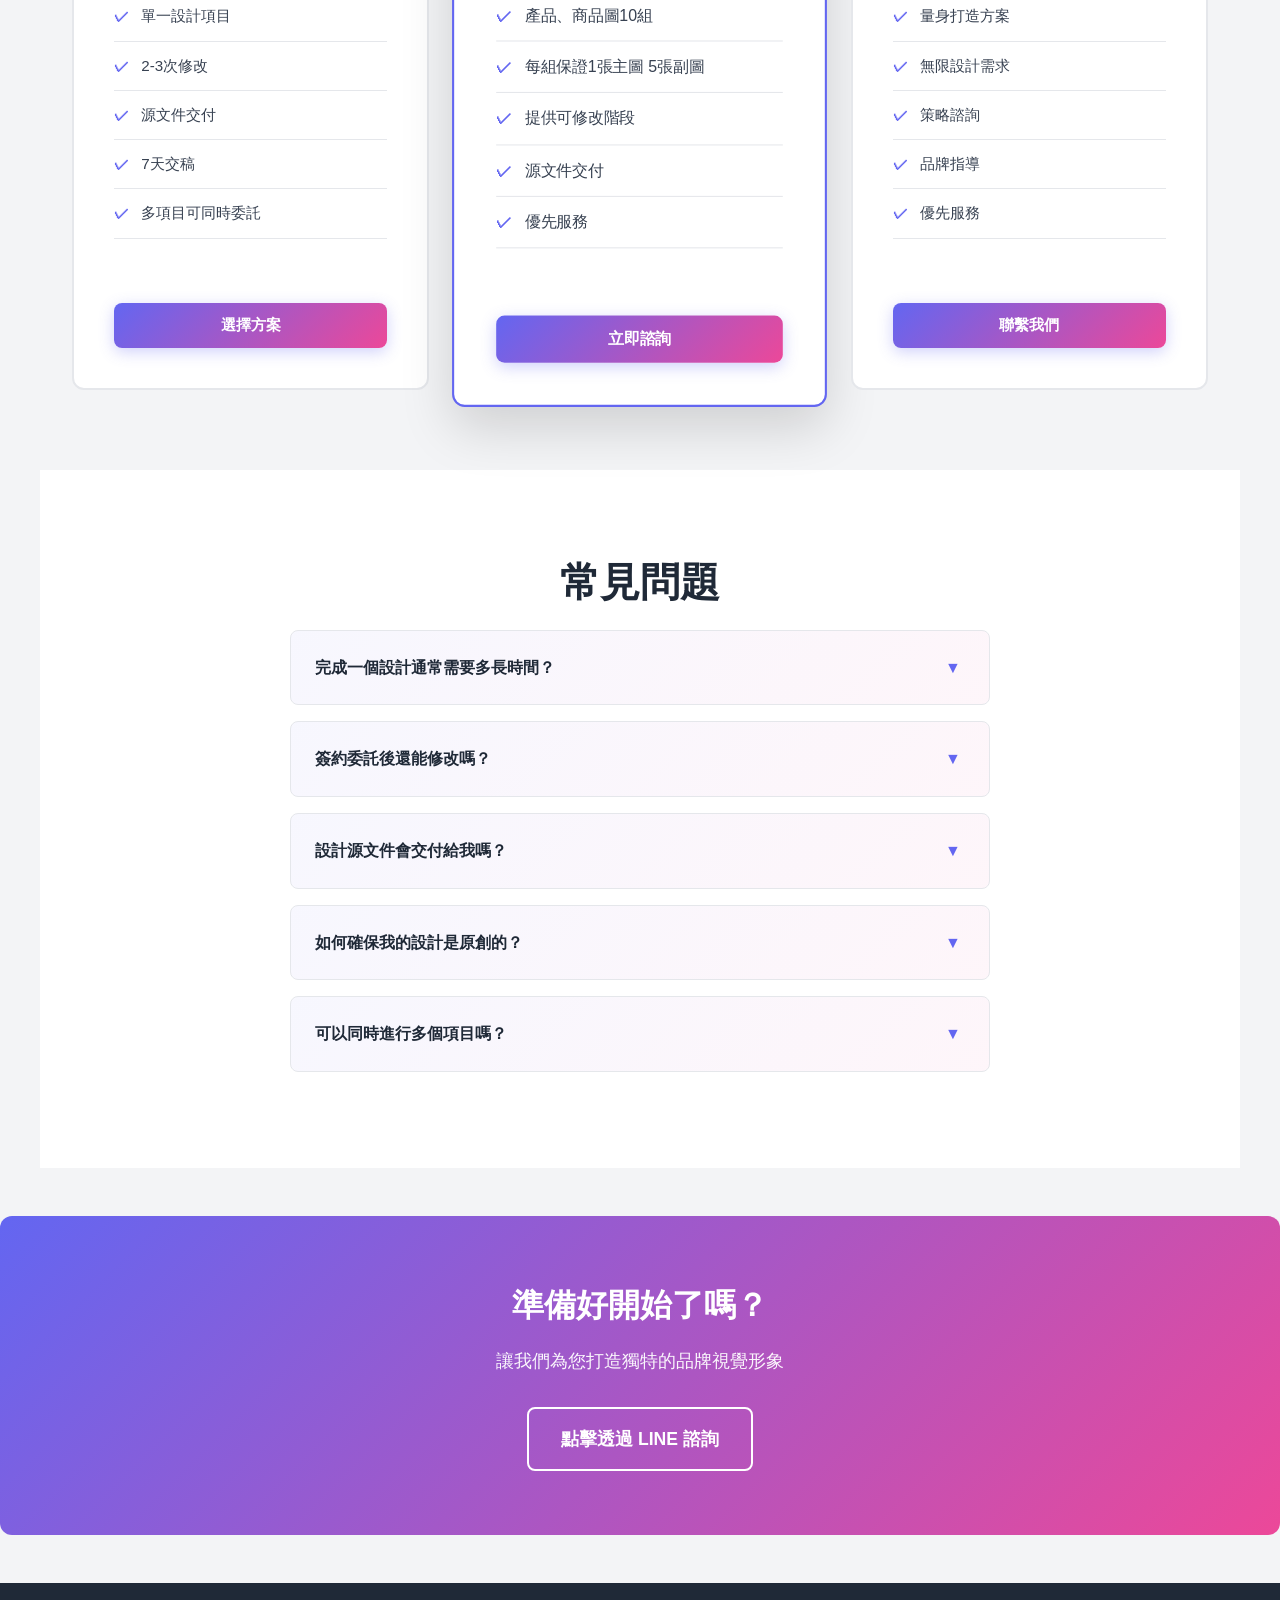
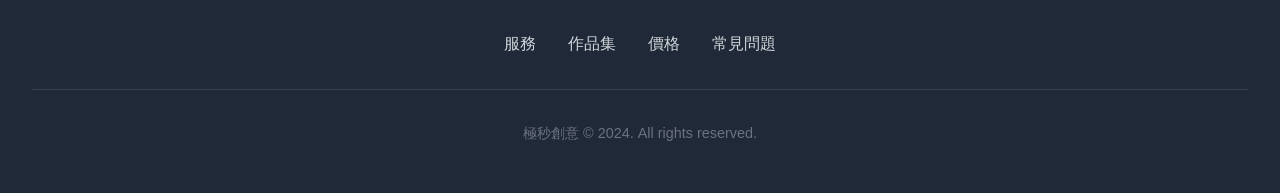
==== commit db4cb735: "Add files via upload" ====
--- a/index.html
+++ b/index.html
@@ -669,41 +669,34 @@
 
         /* ===== RESPONSIVE ===== */
         @media (max-width: 768px) {
-    header {
-        /* 改為垂直排列，讓內容自動分行 */
-        flex-direction: column; 
-        padding: 1rem;
-        gap: 1rem; /* 第一行與第二行之間的間距 */
-        align-items: center; /* 讓 Logo 和選單都置中 */
-    }
-
-    .logo {
-        /* 確保 Logo 在第一行佔滿寬度並置中 */
-        width: 100%;
-        text-align: center;
-        font-size: 1.8rem; /* 手機版可以稍微放大 Logo 增加品牌感 */
-    }
-
-    nav {
-        /* 第二行導航欄位 */
-        width: 100%;
-        flex-direction: row; /* 按鈕維持水平排列 */
-        flex-wrap: wrap;    /* 如果按鈕太多，自動折行 */
-        justify-content: center;
-        gap: 1rem;          /* 按鈕之間的間距 */
-    }
-
-    nav a {
-        font-size: 0.9rem;
-        padding: 0.5rem 0.2rem;
-    }
-
-    /* 隱藏手機版導覽列中的「立即諮詢」按鈕，避免畫面太擠 */
-    /* 因為 Hero 區塊和最下方已經有顯眼的諮詢按鈕了 */
-    nav .btn-primary {
-        display: none;
-    }
-}
+            /* 1. 導覽列優化：隱藏連結，Logo 置中 */
+            header {
+                flex-direction: column;
+                padding: 1.2rem 1rem;
+                justify-content: center;
+                gap: 0;
+            }
+
+            nav {
+                display: none !important; /* 隱藏所有導航連結與按鈕 */
+            }
+
+            .logo {
+                width: auto;
+                text-align: center;
+                font-size: 1.8rem; /* 放大 Logo 成為手機版視覺焦點 */
+                margin: 0 auto;
+            }
+
+            /* 2. Hero 區塊優化：調整文字大小與間距 */
+            .hero {
+                padding: 4rem 1.5rem; /* 縮減上下距，避免手機版留白過多 */
+            }
+
+            .hero h1 {
+                font-size: 2.2rem; /* 調小標題，避免破版 */
+                line-height: 1.2;
+            }
 
             .hero h1 {
                 font-size: 2.5rem;
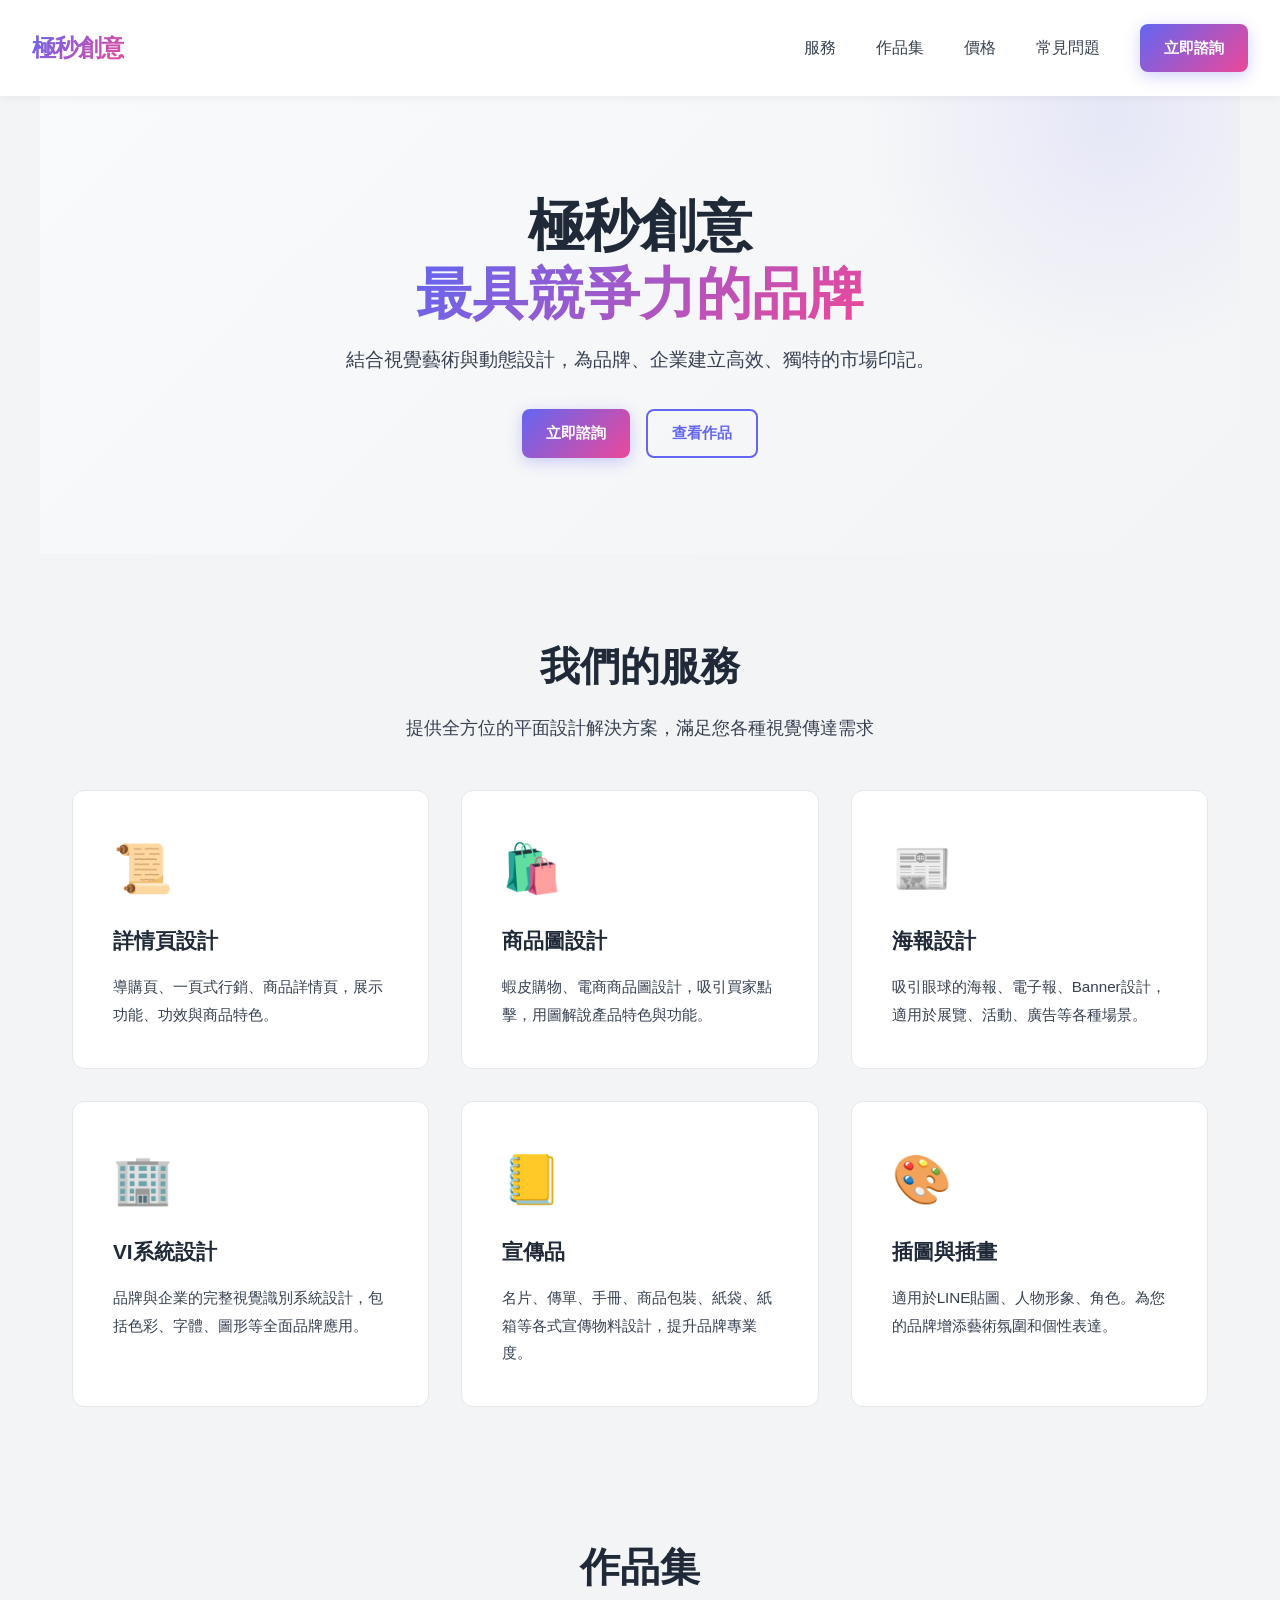
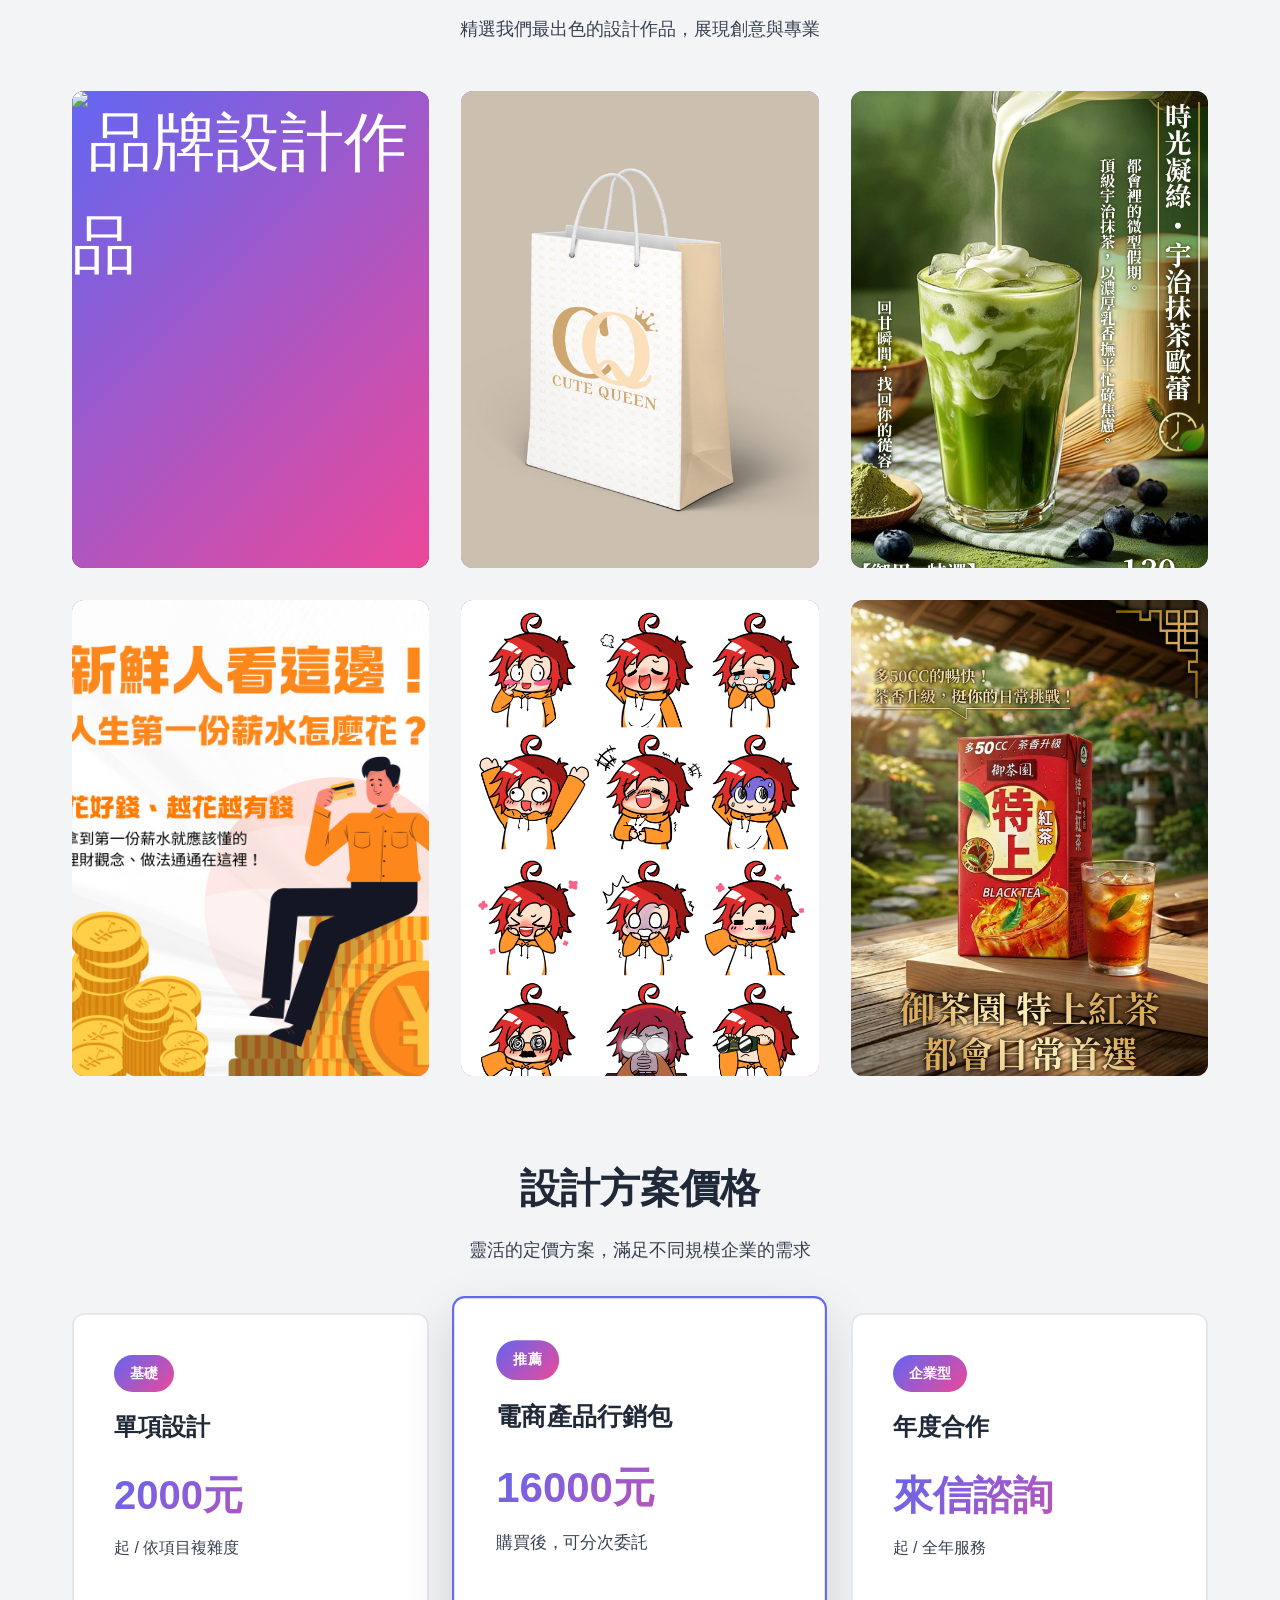
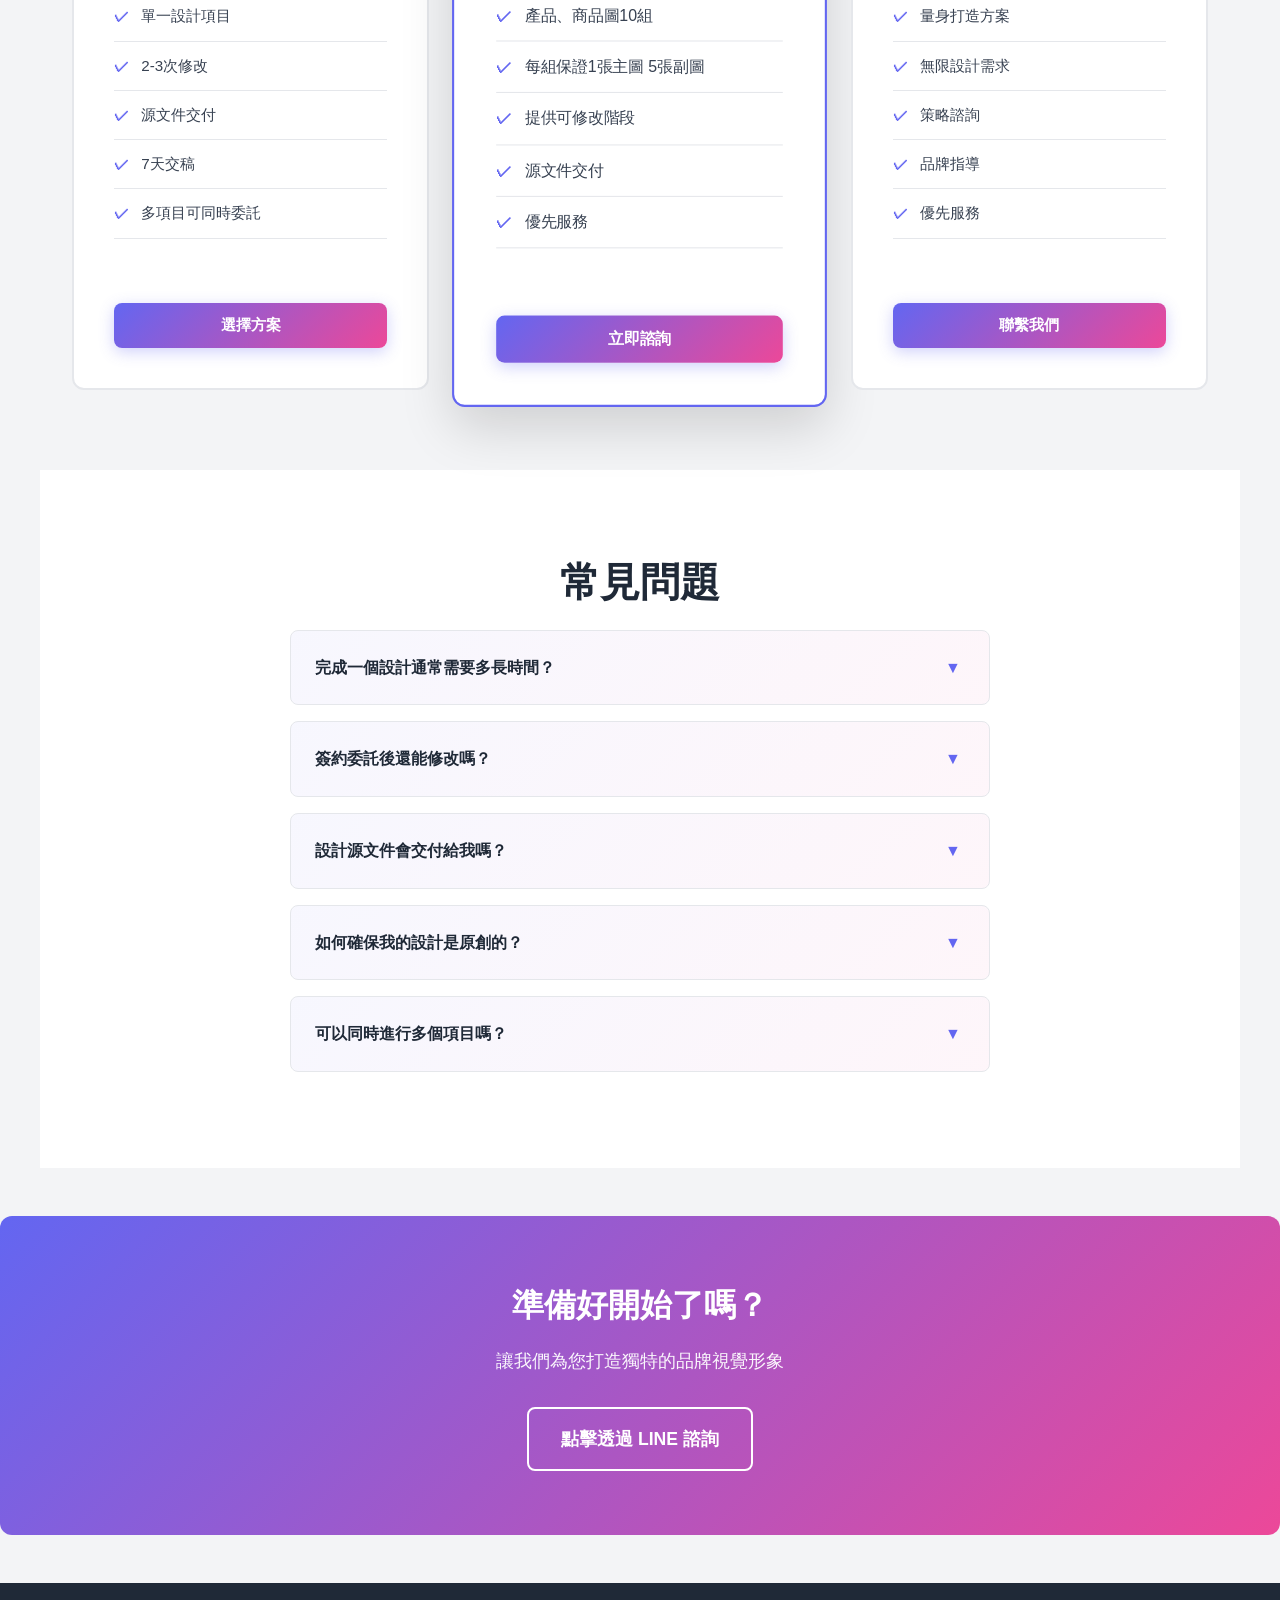
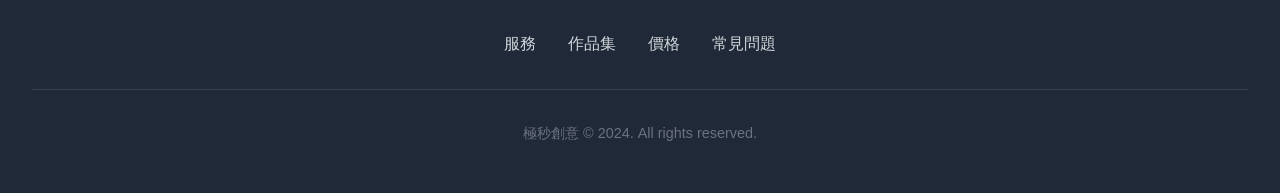
==== commit 29713068: "Add files via upload" ====
--- a/index.html
+++ b/index.html
@@ -669,33 +669,15 @@
 
         /* ===== RESPONSIVE ===== */
         @media (max-width: 768px) {
-            /* 1. 導覽列優化：隱藏連結，Logo 置中 */
             header {
                 flex-direction: column;
-                padding: 1.2rem 1rem;
-                justify-content: center;
-                gap: 0;
+                gap: 1rem;
             }
 
             nav {
-                display: none !important; /* 隱藏所有導航連結與按鈕 */
-            }
-
-            .logo {
-                width: auto;
-                text-align: center;
-                font-size: 1.8rem; /* 放大 Logo 成為手機版視覺焦點 */
-                margin: 0 auto;
-            }
-
-            /* 2. Hero 區塊優化：調整文字大小與間距 */
-            .hero {
-                padding: 4rem 1.5rem; /* 縮減上下距，避免手機版留白過多 */
-            }
-
-            .hero h1 {
-                font-size: 2.2rem; /* 調小標題，避免破版 */
-                line-height: 1.2;
+                flex-direction: column;
+                gap: 1rem;
+                width: 100%;
             }
 
             .hero h1 {
@@ -815,17 +797,17 @@
                 </div>
             </div>
             <div class="portfolio-item">
-                <img src="project2.jpg" alt="品牌設計作品" class="portfolio-item-image">
+                <img src="project9.jpg" alt="品牌設計作品" class="portfolio-item-image">
                 <div class="portfolio-overlay">
-                    <h3>宣傳品設計</h3>
-                    <p>美甲沙龍傳單、三折頁設計</p>
+                    <h3>海報設計</h3>
+                    <p>新上市飲品行銷海報</p>
                 </div>
             </div>
             <div class="portfolio-item">
  <img src="project5.png" alt="品牌設計作品" class="portfolio-item-image">
                 <div class="portfolio-overlay">
-                    <h3>海報設計</h3>
-                    <p>專欄文章宣傳圖、廣告素材設計</p>
+                    <h3>社群圖文、專欄縮圖</h3>
+                    <p>專欄文章宣傳圖、廣告素材、E-mail電子報設計</p>
 
                 </div>
             </div>
@@ -837,10 +819,10 @@
                 </div>
             </div>
             <div class="portfolio-item">
-                <img src="project1.jpg" alt="品牌設計作品" class="portfolio-item-image">
+                <img src="project8.jpg" alt="品牌設計作品" class="portfolio-item-image">
                 <div class="portfolio-overlay">
-                    <h3>電子報設計</h3>
-                    <p>E-mail活動行銷電子報設計</p>
+                    <h3>海報設計</h3>
+                    <p>廣告素材設計</p>
                 </div>
             </div>
         </div>
@@ -881,7 +863,7 @@
                 <button class="btn btn-primary" style="width: 100%; margin-top: 2rem;">立即諮詢</button>
             </div>
             <div class="pricing-card">
-                <span class="pricing-badge">儲值型</span>
+                <span class="pricing-badge">企業型</span>
                 <h3 class="pricing-title">年度合作</h3>
                 <div class="pricing-price">來信諮詢</div>
                 <div class="pricing-period">起 / 全年服務</div>
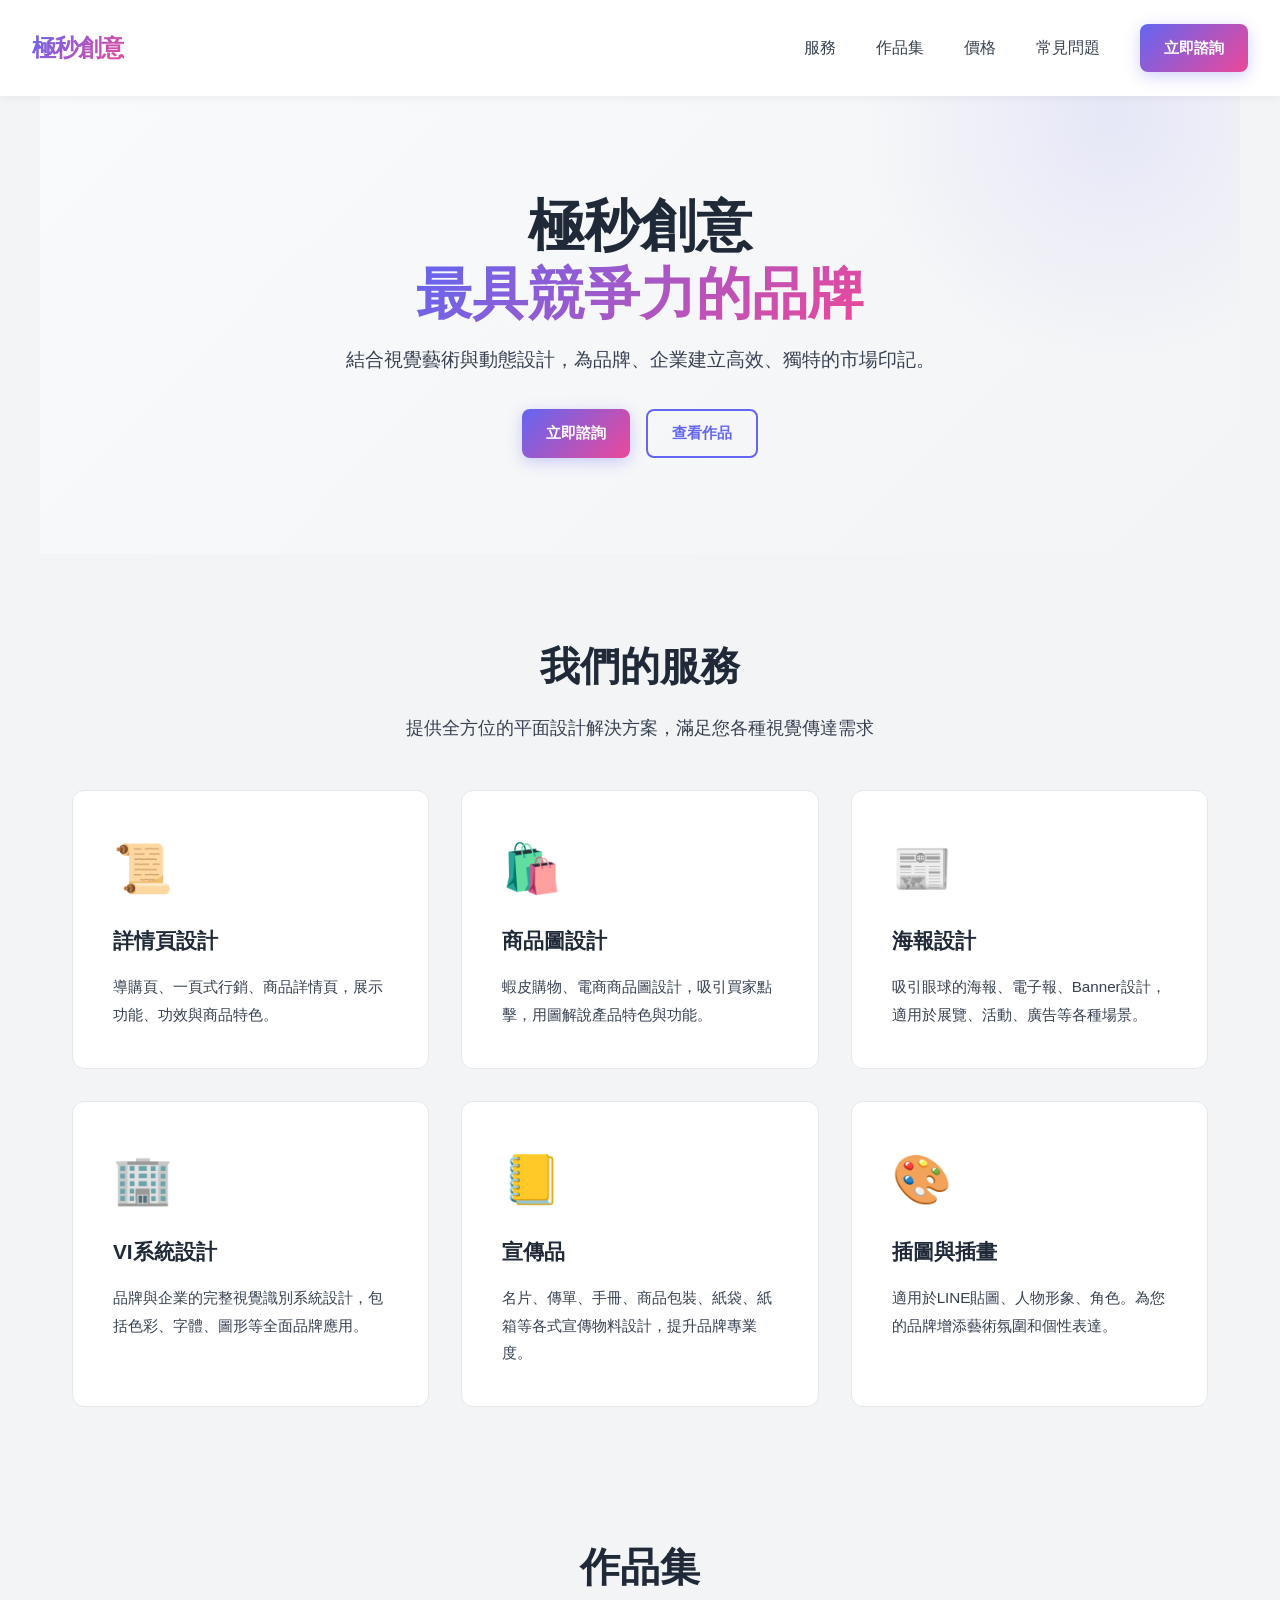
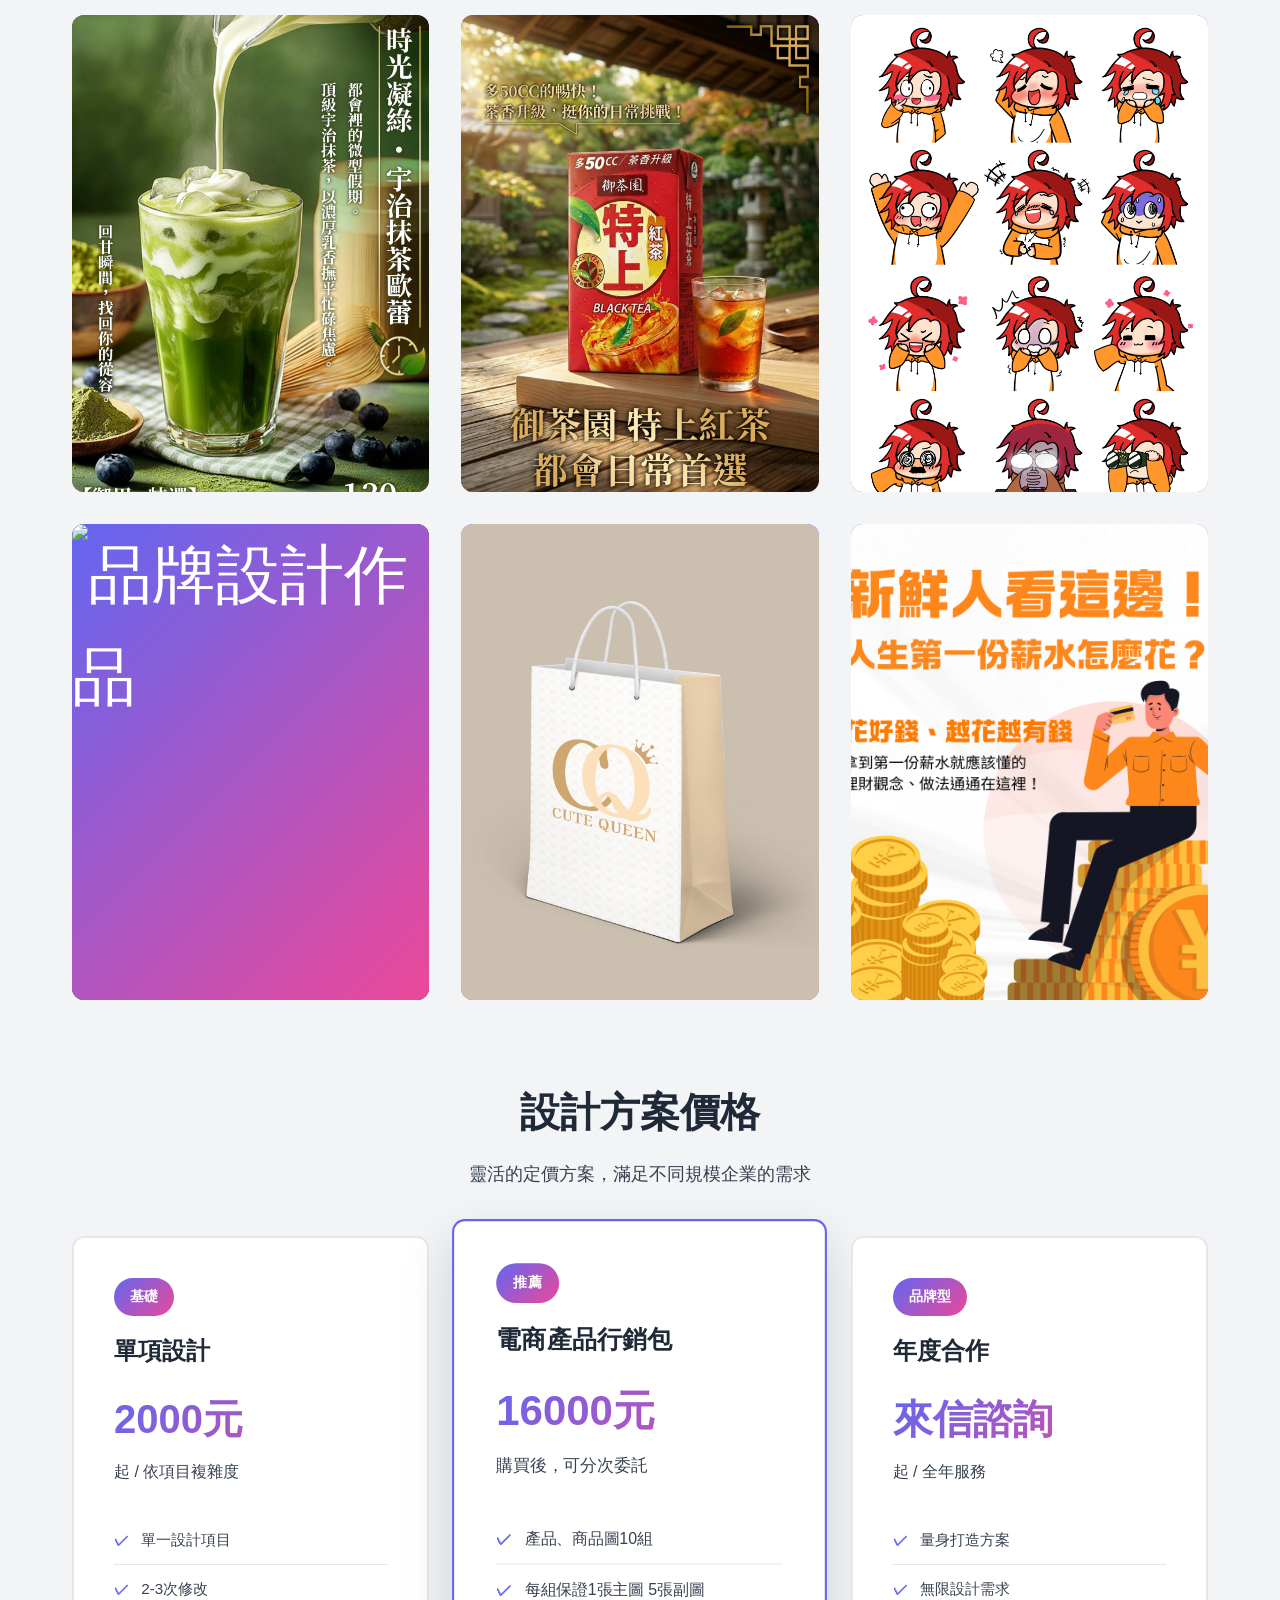
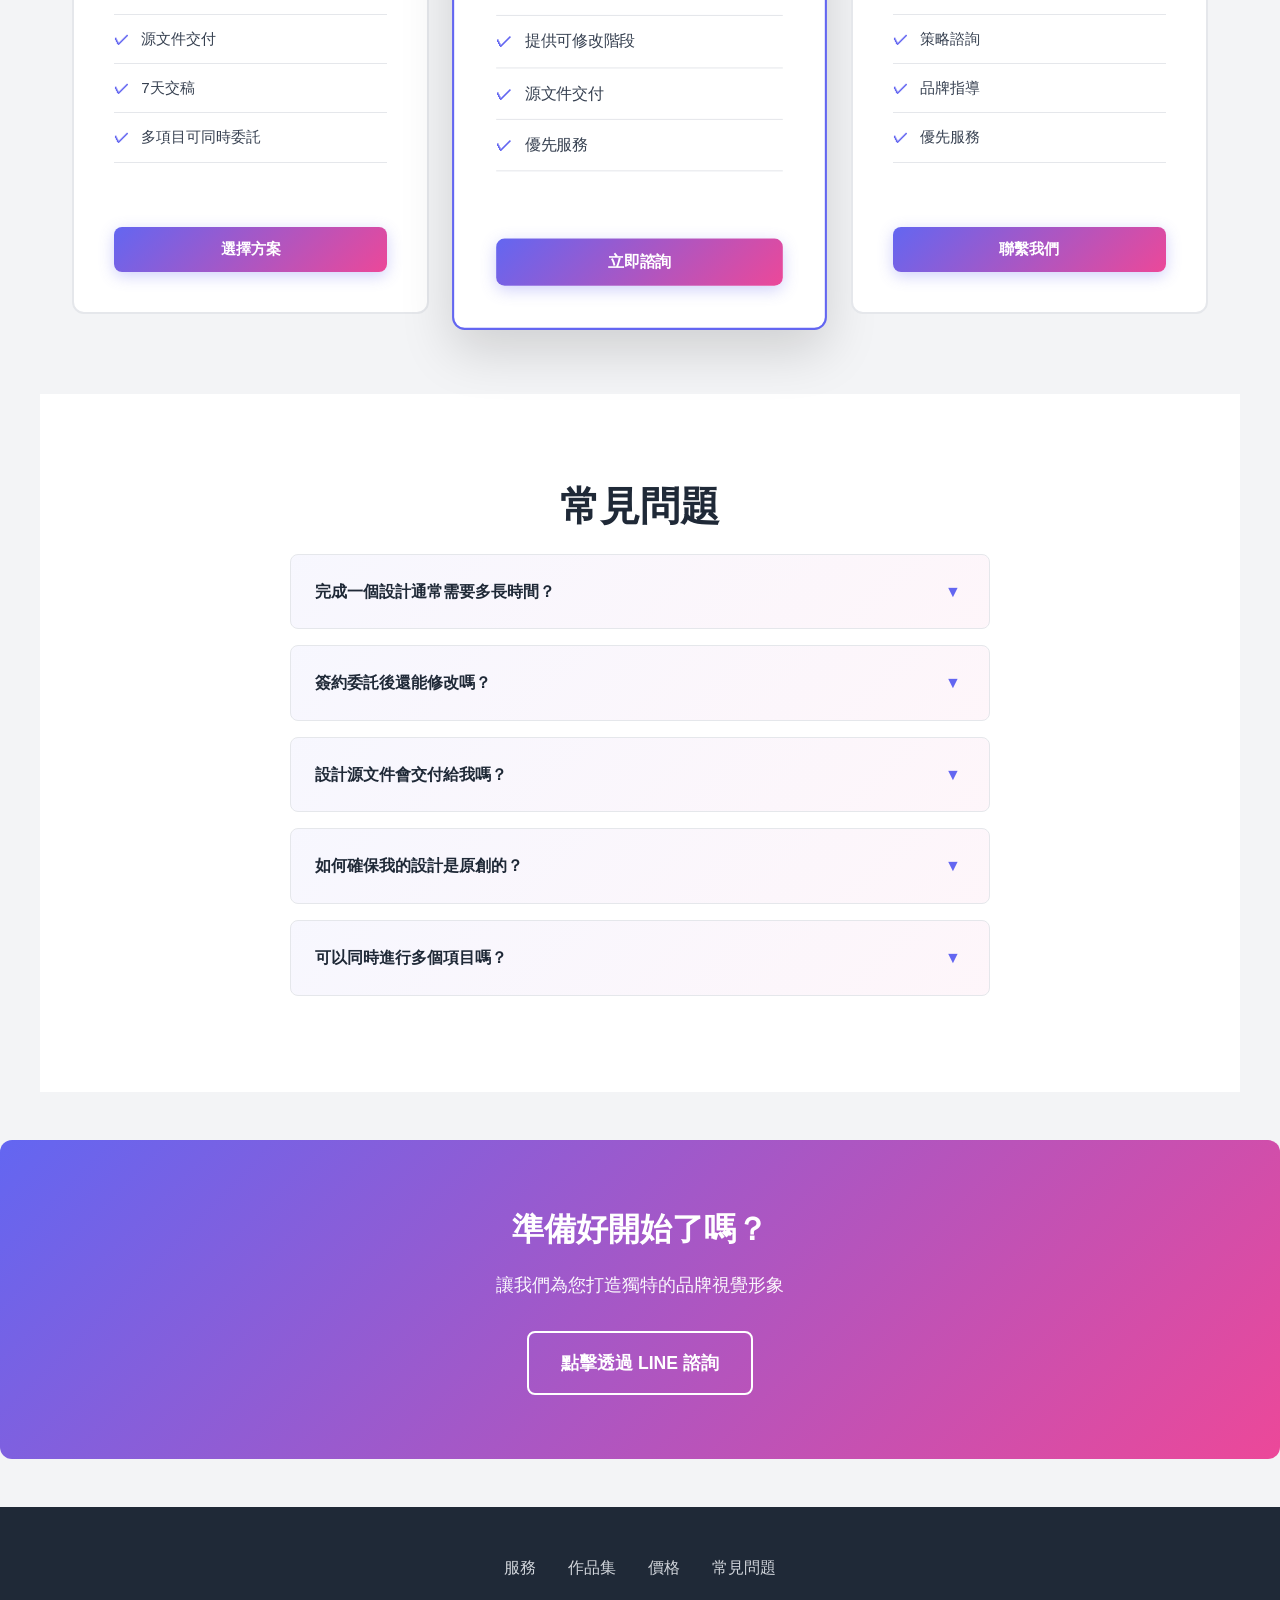
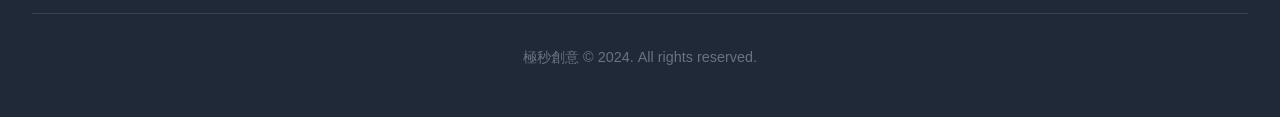
==== commit 4f1dcd54: "Add files via upload" ====
--- a/index.html
+++ b/index.html
@@ -669,15 +669,33 @@
 
         /* ===== RESPONSIVE ===== */
         @media (max-width: 768px) {
+            /* 1. 導覽列優化：隱藏連結，Logo 置中 */
             header {
                 flex-direction: column;
-                gap: 1rem;
+                padding: 1.2rem 1rem;
+                justify-content: center;
+                gap: 0;
             }
 
             nav {
-                flex-direction: column;
-                gap: 1rem;
-                width: 100%;
+                display: none !important; /* 隱藏所有導航連結與按鈕 */
+            }
+
+            .logo {
+                width: auto;
+                text-align: center;
+                font-size: 1.8rem; /* 放大 Logo 成為手機版視覺焦點 */
+                margin: 0 auto;
+            }
+
+            /* 2. Hero 區塊優化：調整文字大小與間距 */
+            .hero {
+                padding: 4rem 1.5rem; /* 縮減上下距，避免手機版留白過多 */
+            }
+
+            .hero h1 {
+                font-size: 2.2rem; /* 調小標題，避免破版 */
+                line-height: 1.2;
             }
 
             .hero h1 {
@@ -780,22 +798,7 @@
     <!-- Portfolio -->
     <section id="portfolio">
         <h2 class="section-title">作品集</h2>
-        <p class="section-subtitle">精選我們最出色的設計作品，展現創意與專業</p>
         <div class="portfolio-grid">
-            <div class="portfolio-item">
-                <img src="project3.jpg" alt="品牌設計作品" class="portfolio-item-image">
-                <div class="portfolio-overlay">
-                    <h3>品牌識別系統</h3>
-                    <p>LOGO設計</p>
-                </div>
-            </div>
-            <div class="portfolio-item">
-                <img src="project4.jpg" alt="品牌設計作品" class="portfolio-item-image">
-                <div class="portfolio-overlay">
-                    <h3>宣傳品設計</h3>
-                    <p>紙袋樣式設計</p>
-                </div>
-            </div>
             <div class="portfolio-item">
                 <img src="project9.jpg" alt="品牌設計作品" class="portfolio-item-image">
                 <div class="portfolio-overlay">
@@ -804,25 +807,39 @@
                 </div>
             </div>
             <div class="portfolio-item">
- <img src="project5.png" alt="品牌設計作品" class="portfolio-item-image">
+                <img src="project8.jpg" alt="品牌設計作品" class="portfolio-item-image">
                 <div class="portfolio-overlay">
-                    <h3>社群圖文、專欄縮圖</h3>
-                    <p>專欄文章宣傳圖、廣告素材、E-mail電子報設計</p>
-
+                    <h3>海報設計</h3>
+                    <p>廣告素材設計</p>
                 </div>
             </div>
             <div class="portfolio-item">
                 <img src="project7.png" alt="品牌設計作品" class="portfolio-item-image">
                 <div class="portfolio-overlay">
                     <h3>插畫與插圖設計</h3>
-                    <p>人物形象、角色表情反應圖像設計</p>
+                    <p>手繪人物形象、角色反應圖像設計</p>
                 </div>
             </div>
             <div class="portfolio-item">
-                <img src="project8.jpg" alt="品牌設計作品" class="portfolio-item-image">
+                <img src="project3.jpg" alt="品牌設計作品" class="portfolio-item-image">
                 <div class="portfolio-overlay">
-                    <h3>海報設計</h3>
-                    <p>廣告素材設計</p>
+                    <h3>品牌識別系統</h3>
+                    <p>LOGO設計、品牌識別</p>
+
+                </div>
+            </div>
+            <div class="portfolio-item">
+                <img src="project4.jpg" alt="品牌設計作品" class="portfolio-item-image">
+                <div class="portfolio-overlay">
+                    <h3>宣傳品設計</h3>
+                    <p>包裝設計、紙袋樣式設計</p>
+                </div>
+            </div>
+            <div class="portfolio-item">
+                <img src="project5.png" alt="品牌設計作品" class="portfolio-item-image">
+                <div class="portfolio-overlay">
+                    <h3>社群圖文、專欄縮圖</h3>
+                    <p>專欄文章宣傳、廣告素材、E-mail電子報設計</p>
                 </div>
             </div>
         </div>
@@ -863,7 +880,7 @@
                 <button class="btn btn-primary" style="width: 100%; margin-top: 2rem;">立即諮詢</button>
             </div>
             <div class="pricing-card">
-                <span class="pricing-badge">企業型</span>
+                <span class="pricing-badge">品牌型</span>
                 <h3 class="pricing-title">年度合作</h3>
                 <div class="pricing-price">來信諮詢</div>
                 <div class="pricing-period">起 / 全年服務</div>
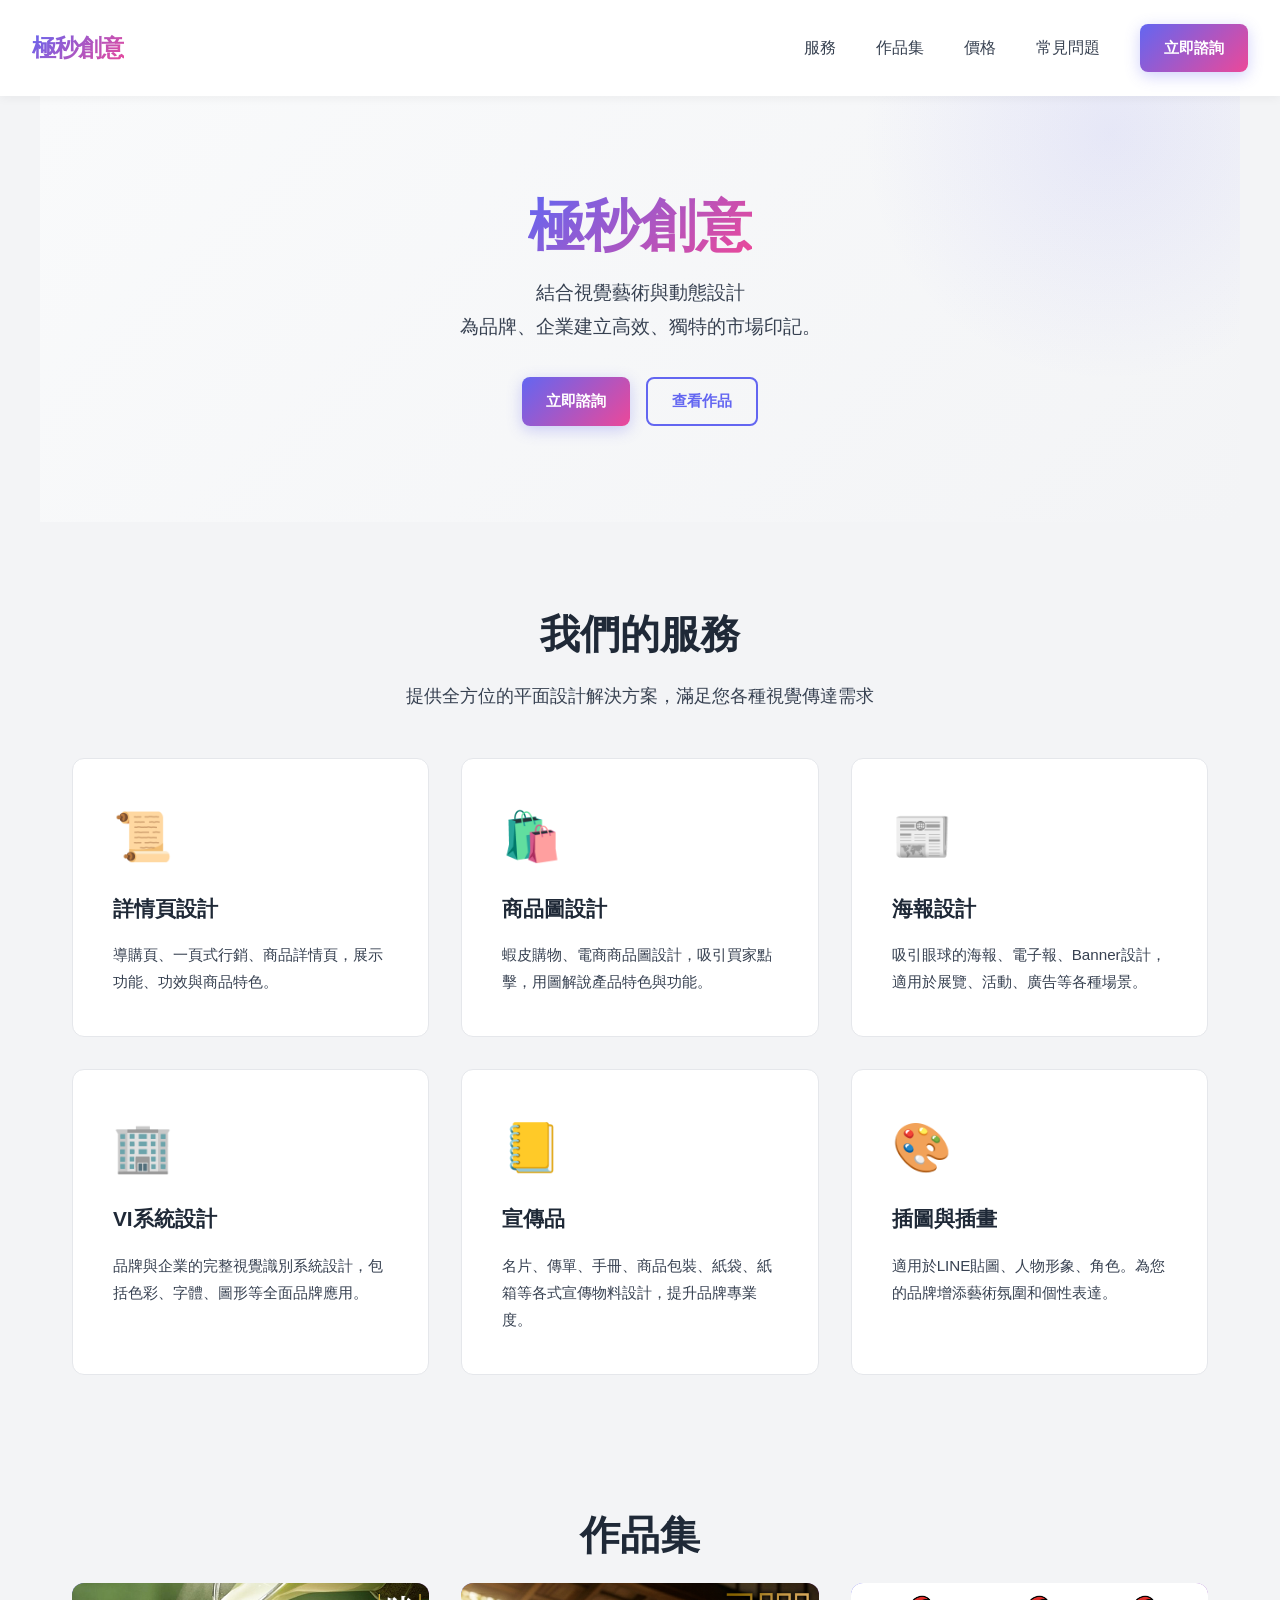
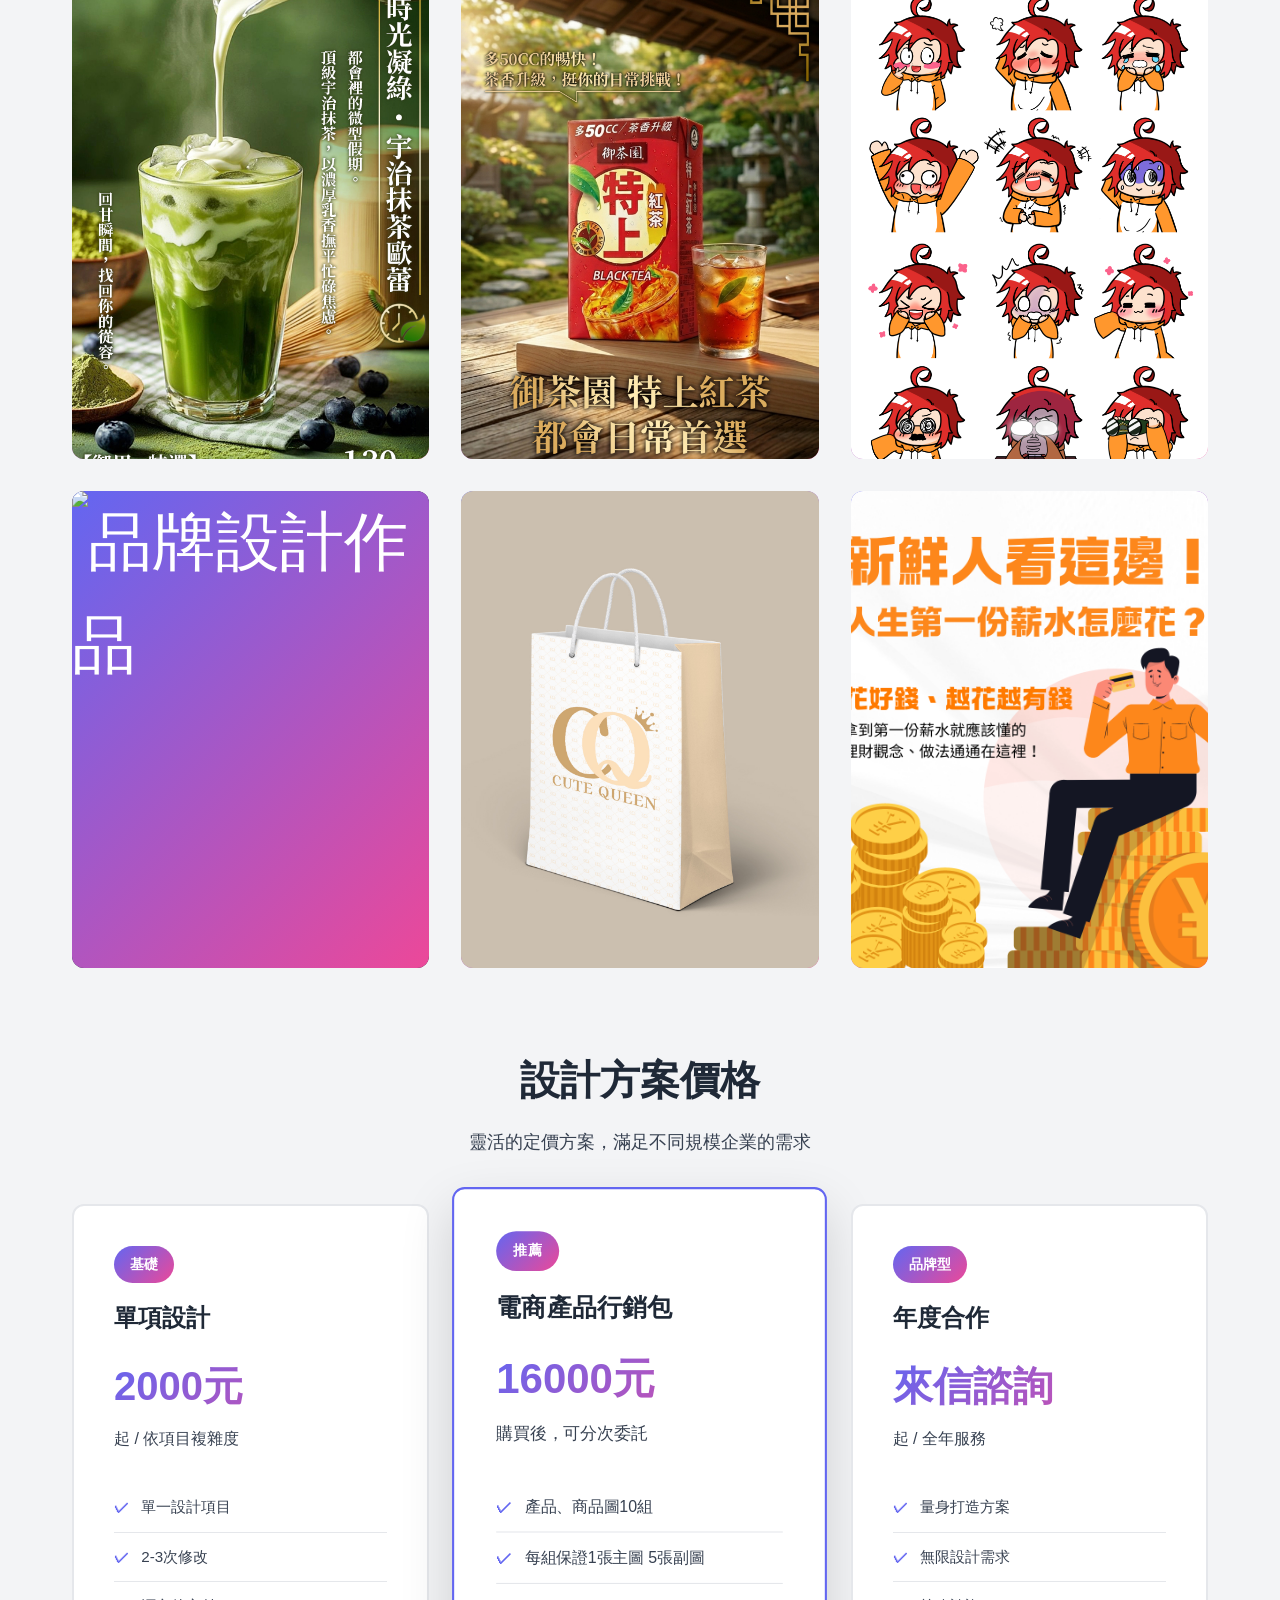
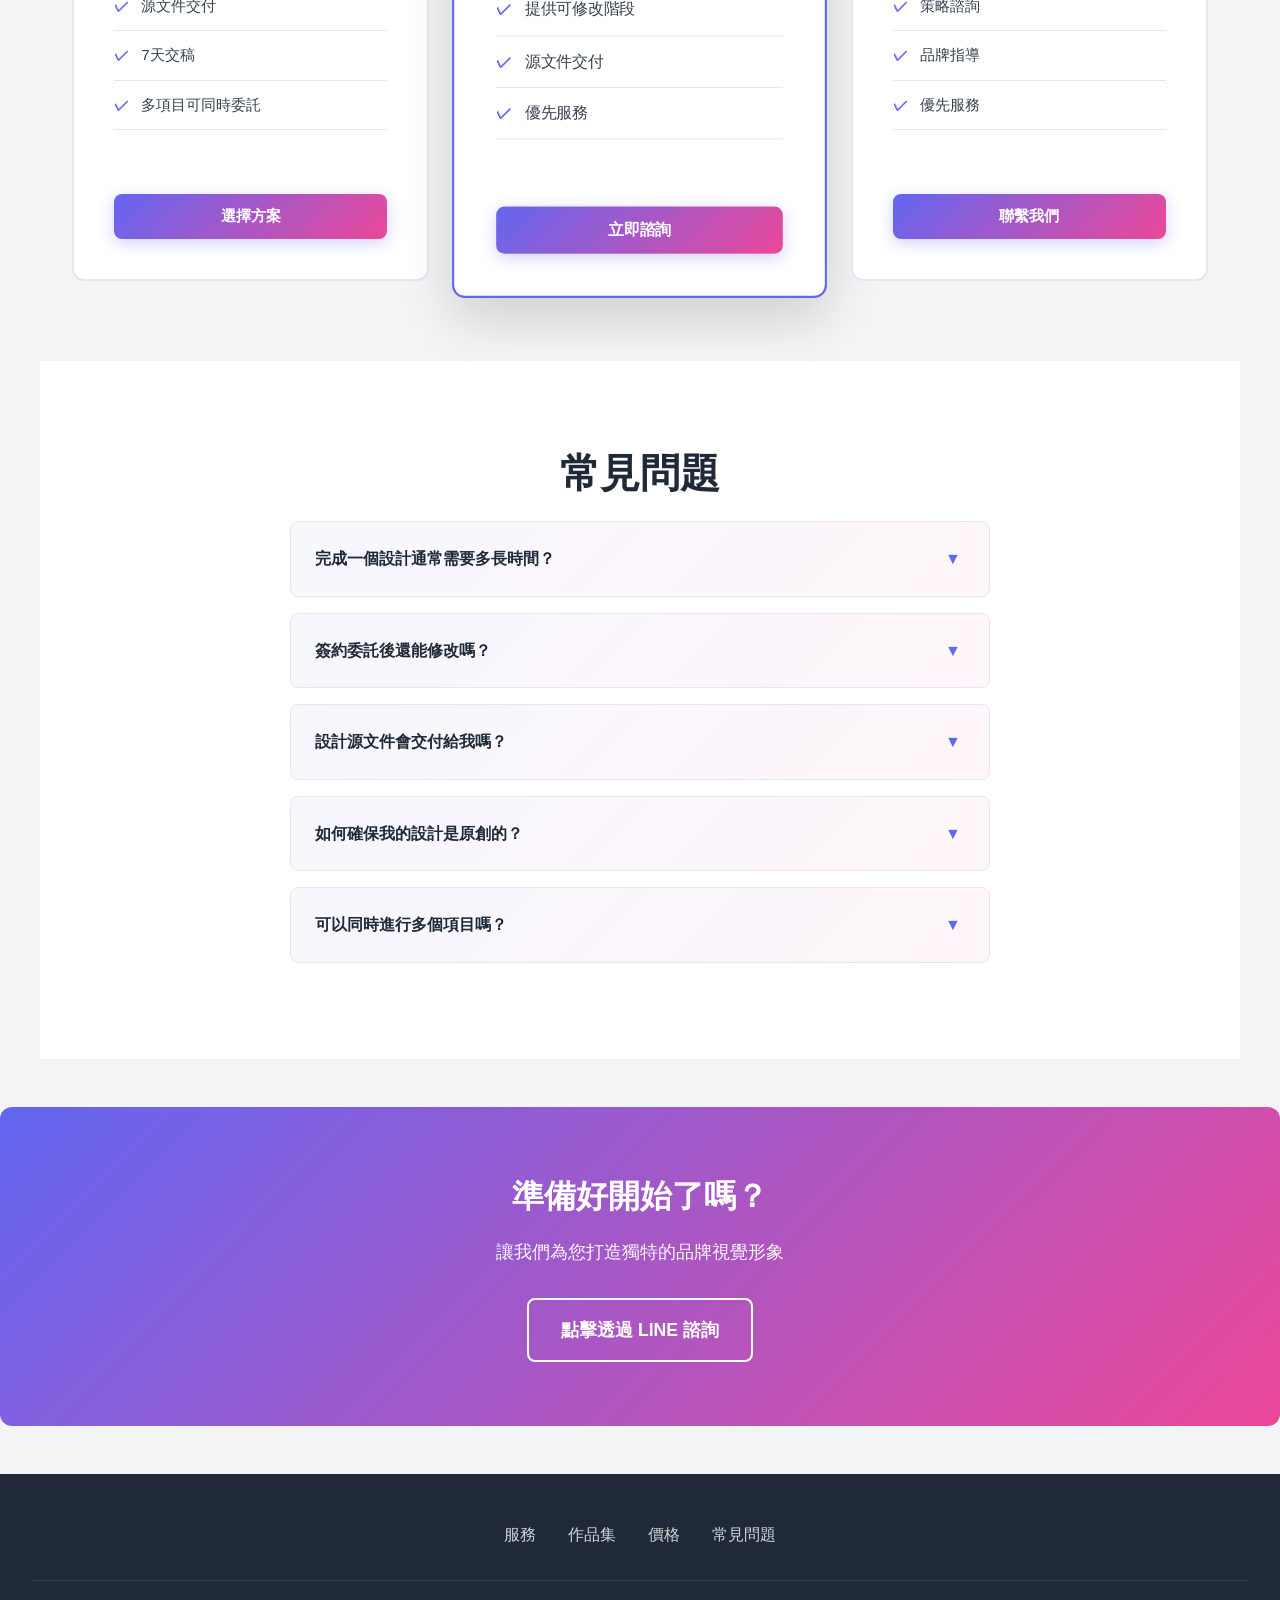
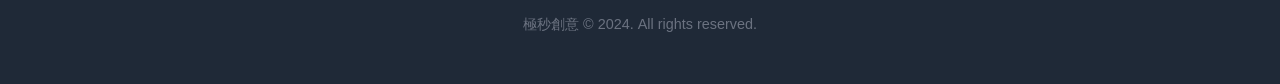
==== commit 0bfcb80c: "Add files via upload" ====
--- a/index.html
+++ b/index.html
@@ -36,27 +36,11 @@
         "name": "極秒創意 平面設計接案",
         "image": "https://極秒創意.com.tw/logo.png",
         "description": "專業平面設計接案公司，提供品牌設計、海報設計、包裝設計等服務",
-        "url": "https://極秒創意.com.tw",
-        "telephone": "+886-2-1234-5678",
+        "url": "https://cin13191.github.io/designpro",
         "email": "lillian13131@gmail.com",
-        "address": {
-            "@type": "PostalAddress",
-            "streetAddress": "台北市信義區信義路5段",
-            "addressLocality": "台北市",
-            "addressRegion": "台北",
-            "postalCode": "110",
-            "addressCountry": "TW"
-        },
-        "areaServed": {
-            "@type": "Country",
-            "name": "台灣"
-        },
+
         "priceRange": "$$$",
-        "sameAs": [
-            "https://www.facebook.com/極秒創意",
-            "https://www.instagram.com/極秒創意",
-            "https://www.behance.net/極秒創意"
-        ]
+
     }
     </script>
     
@@ -735,7 +719,7 @@
 <body>
     <!-- Header -->
     <header>
-        <a href="/" class="logo">極秒創意</a>
+        <a href="#" class="logo">極秒創意</a>
         <nav>
             <a href="#services">服務</a>
             <a href="#portfolio">作品集</a>
@@ -748,8 +732,8 @@
     <!-- Hero -->
     <section class="hero">
         <div class="hero-content">
-            <h1>極秒創意<br><span class="hero-highlight">最具競爭力的品牌</span></h1>
-            <p>結合視覺藝術與動態設計，為品牌、企業建立高效、獨特的市場印記。</p>
+            <h1><span class="hero-highlight">極秒創意</span></h1>
+            <p>結合視覺藝術與動態設計<br>為品牌、企業建立高效、獨特的市場印記。</p>
             <div class="hero-buttons">
                 <button class="btn btn-primary" onclick="scrollToSection('contact-cta')">立即諮詢</button>
                 <button class="btn btn-secondary" onclick="scrollToSection('portfolio')">查看作品</button>
@@ -967,7 +951,7 @@
     <section id="contact-cta" class="contact-cta">
         <h2>準備好開始了嗎？</h2>
         <p>讓我們為您打造獨特的品牌視覺形象</p>
-        <a href="https://line.me/ti/p/4vi5RJS2fu" target="_blank" class="btn btn-secondary" style="color: white; border-color: white; font-size: 1.1rem; padding: 1rem 2rem; text-align: center;">
+        <a href="https://line.me/ti/p/m4fMqy-9Rh" target="_blank" class="btn btn-secondary" style="color: white; border-color: white; font-size: 1.1rem; padding: 1rem 2rem; text-align: center;">
     點擊透過 LINE 諮詢
 </a>
 
